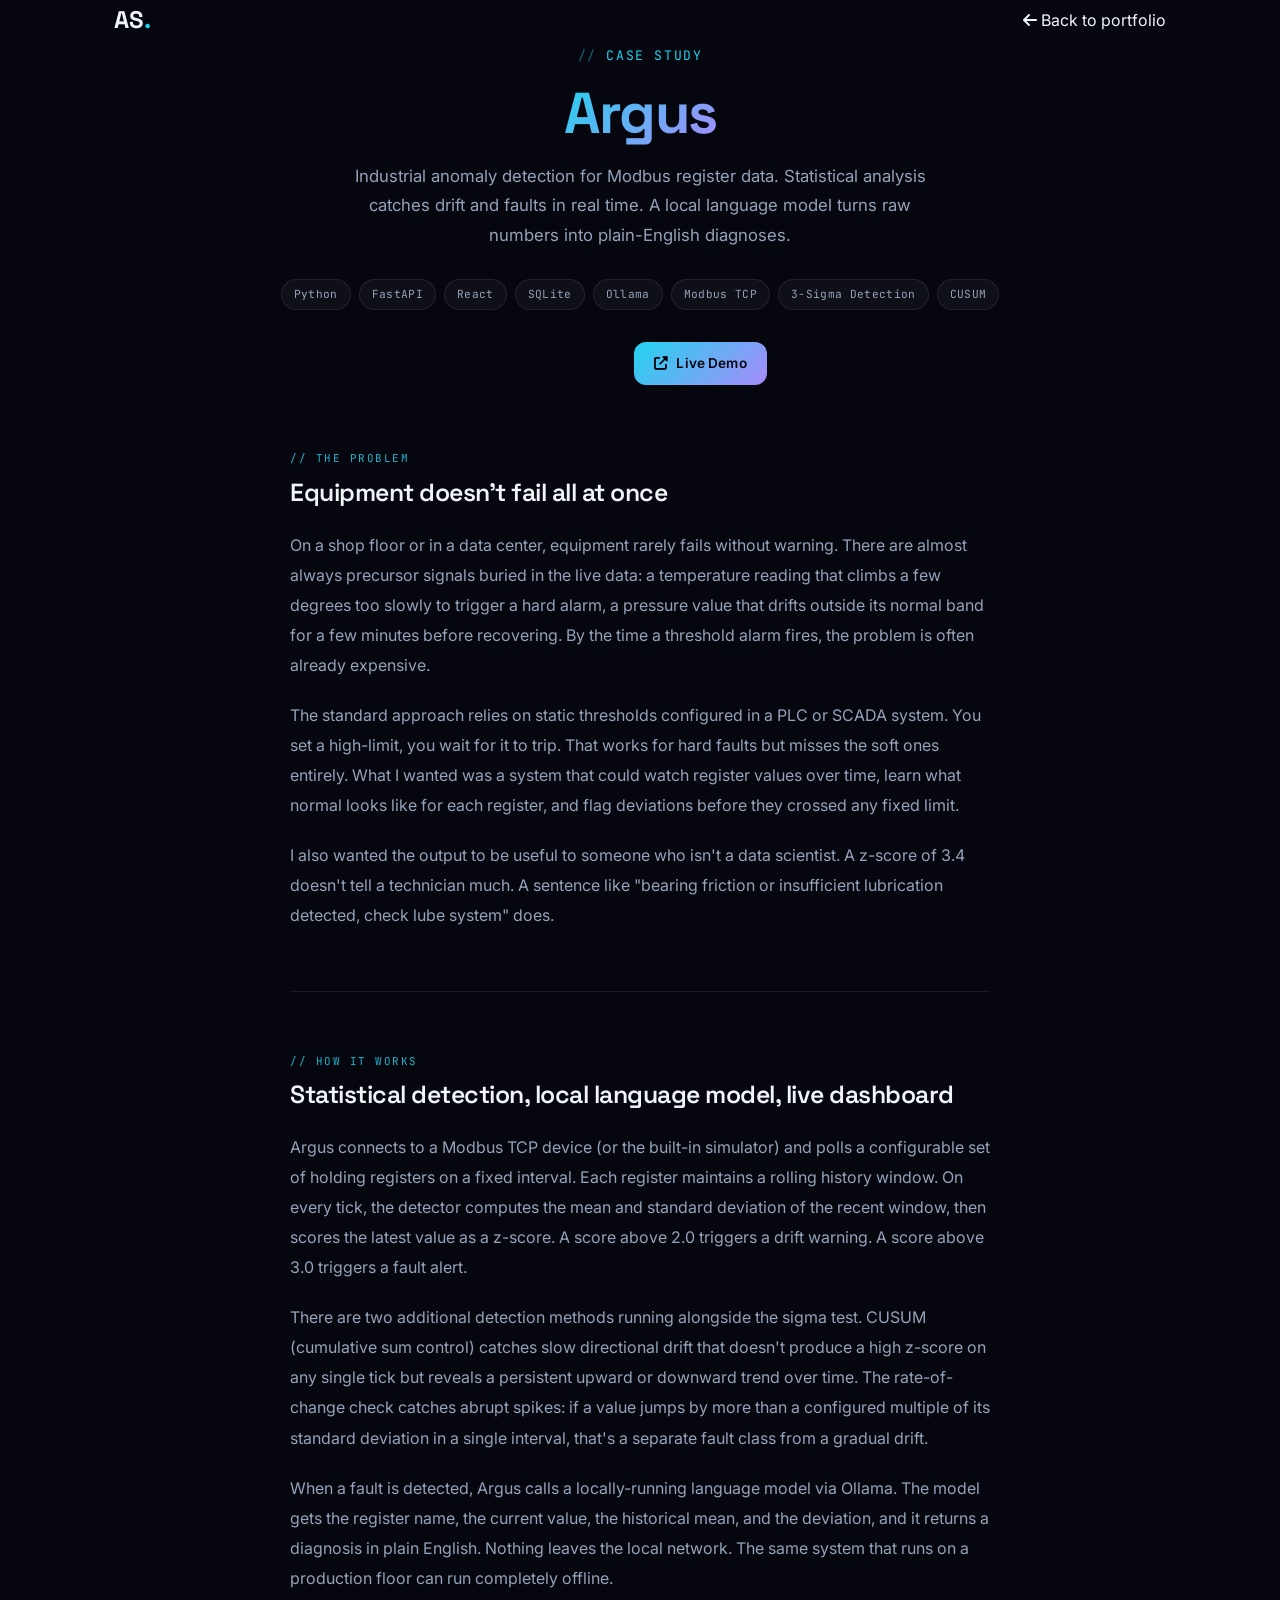
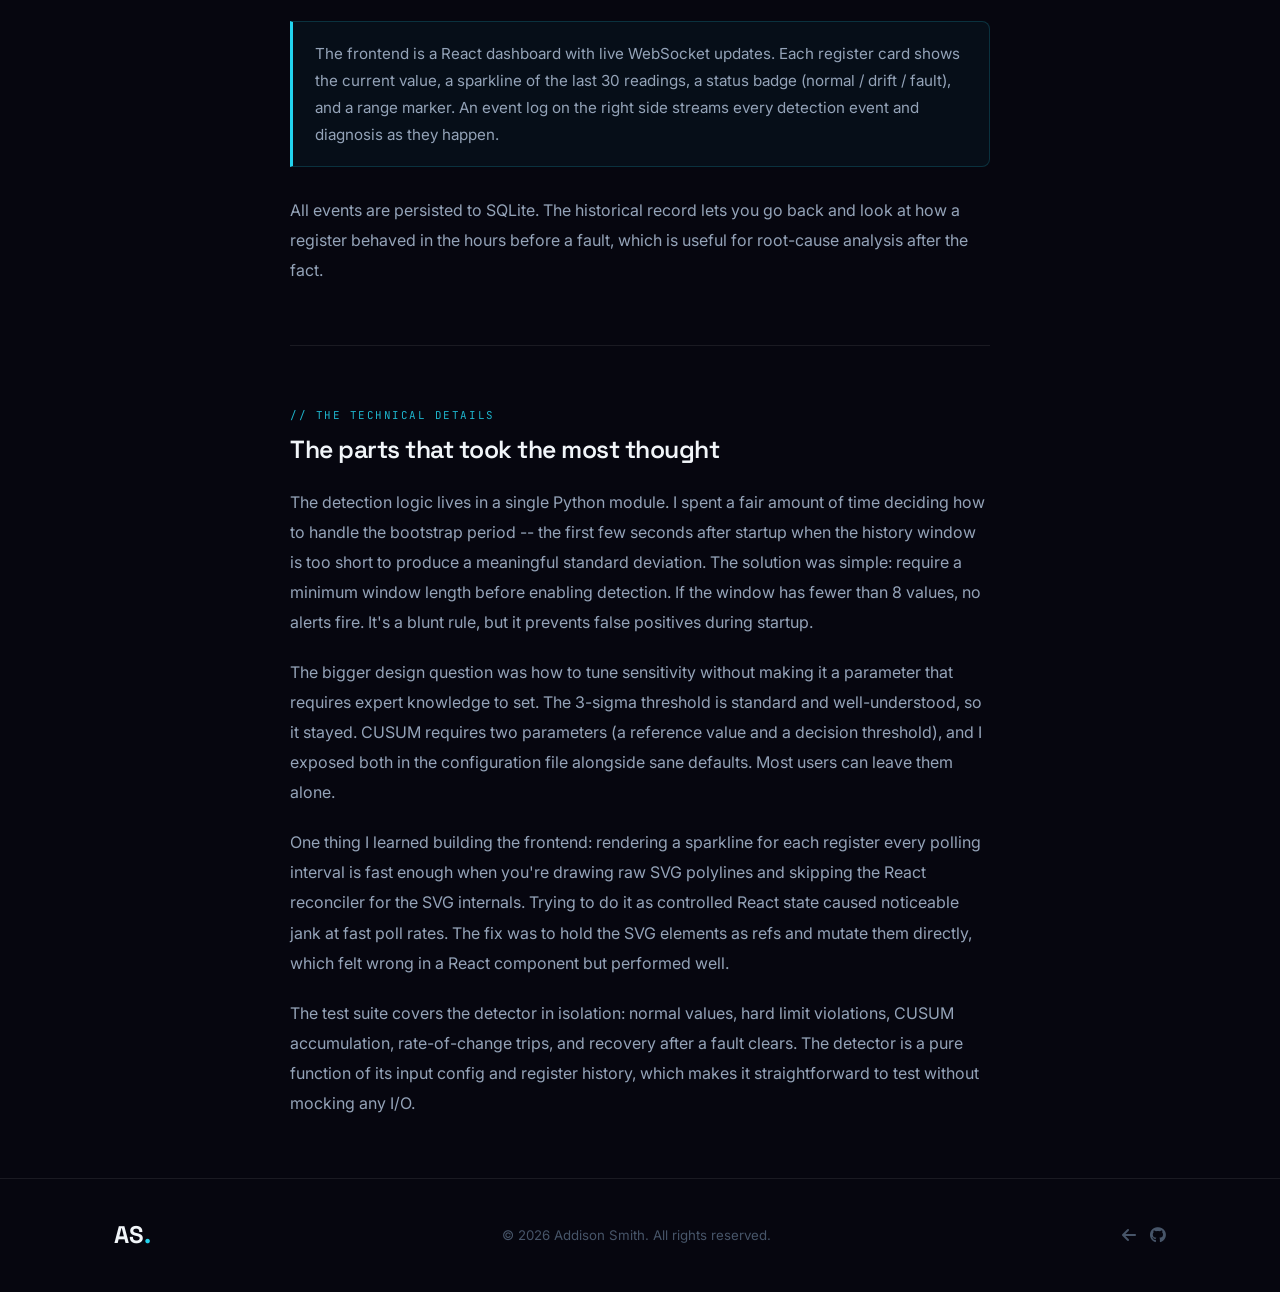
==== case-studies/argus.html @ 83992fa2 "Add case study pages for all 8 portfolio projects Creates case-studies/ directory with individual pa" ====
<!DOCTYPE html>
<html lang="en">
<head>
    <meta charset="UTF-8">
    <meta name="viewport" content="width=device-width, initial-scale=1.0">
    <meta name="description" content="Argus case study -- industrial Modbus anomaly detection with statistical analysis and local LLM diagnosis.">
    <meta name="author" content="Addison Smith">

    <title>Argus | Case Study</title>

    <link rel="preconnect" href="https://fonts.googleapis.com">
    <link rel="preconnect" href="https://fonts.gstatic.com" crossorigin>
    <link href="https://fonts.googleapis.com/css2?family=Inter:wght@300;400;500;600;700&family=Space+Grotesk:wght@400;500;600;700&family=JetBrains+Mono:wght@400;500&display=swap" rel="stylesheet">
    <link rel="stylesheet" href="https://cdnjs.cloudflare.com/ajax/libs/font-awesome/6.5.0/css/all.min.css" crossorigin="anonymous" referrerpolicy="no-referrer">

    <link rel="icon" type="image/x-icon" href="../favicon.ico">
    <link rel="icon" type="image/png" sizes="32x32" href="../favicon.png">
    <link rel="shortcut icon" href="../favicon.ico">

    <link rel="stylesheet" href="../styles.css">
    <link rel="stylesheet" href="styles.css">
</head>
<body class="demo-body">

    <a href="#cs-content" class="skip-nav">Skip to content</a>

    <header class="demo-nav" role="banner">
        <div class="nav-container">
            <a href="../index.html#home" class="nav-logo" aria-label="Back to portfolio">
                AS<span class="accent">.</span>
            </a>
            <a href="../index.html#projects" class="demo-back-link">
                <i class="fas fa-arrow-left" aria-hidden="true"></i>
                <span>Back to portfolio</span>
            </a>
        </div>
    </header>

    <main class="demo-main" id="cs-content">

        <div class="demo-bg" aria-hidden="true">
            <div class="demo-glow demo-glow-1"></div>
            <div class="demo-glow demo-glow-2"></div>
            <div class="demo-grid"></div>
        </div>

        <div class="demo-container">

            <section class="cs-hero" aria-labelledby="cs-title">
                <span class="section-label">Case Study</span>
                <h1 class="cs-title" id="cs-title">
                    <span class="gradient-text">Argus</span>
                </h1>
                <p class="cs-tagline">
                    Industrial anomaly detection for Modbus register data. Statistical analysis catches drift
                    and faults in real time. A local language model turns raw numbers into plain-English diagnoses.
                </p>
                <div class="cs-stack">
                    <span class="cs-tag">Python</span>
                    <span class="cs-tag">FastAPI</span>
                    <span class="cs-tag">React</span>
                    <span class="cs-tag">SQLite</span>
                    <span class="cs-tag">Ollama</span>
                    <span class="cs-tag">Modbus TCP</span>
                    <span class="cs-tag">3-Sigma Detection</span>
                    <span class="cs-tag">CUSUM</span>
                </div>
                <div class="cs-links">
                    <a href="https://github.com/AddisonTech/Argus" target="_blank" rel="noopener noreferrer" class="btn btn-secondary btn-sm">
                        <i class="fab fa-github"></i> GitHub
                    </a>
                    <a href="../demos/argus.html" target="_blank" rel="noopener noreferrer" class="btn btn-primary btn-sm">
                        <i class="fas fa-external-link-alt"></i> Live Demo
                    </a>
                </div>
            </section>

            <article class="cs-article">

                <section class="cs-section">
                    <span class="cs-section-eyebrow">// the problem</span>
                    <h2 class="cs-section-heading">Equipment doesn't fail all at once</h2>
                    <div class="cs-prose">
                        <p>
                            On a shop floor or in a data center, equipment rarely fails without warning. There are
                            almost always precursor signals buried in the live data: a temperature reading that
                            climbs a few degrees too slowly to trigger a hard alarm, a pressure value that drifts
                            outside its normal band for a few minutes before recovering. By the time a threshold
                            alarm fires, the problem is often already expensive.
                        </p>
                        <p>
                            The standard approach relies on static thresholds configured in a PLC or SCADA system.
                            You set a high-limit, you wait for it to trip. That works for hard faults but misses
                            the soft ones entirely. What I wanted was a system that could watch register values over
                            time, learn what normal looks like for each register, and flag deviations before they
                            crossed any fixed limit.
                        </p>
                        <p>
                            I also wanted the output to be useful to someone who isn't a data scientist. A z-score
                            of 3.4 doesn't tell a technician much. A sentence like "bearing friction or insufficient
                            lubrication detected, check lube system" does.
                        </p>
                    </div>
                </section>

                <hr class="cs-divider">

                <section class="cs-section">
                    <span class="cs-section-eyebrow">// how it works</span>
                    <h2 class="cs-section-heading">Statistical detection, local language model, live dashboard</h2>
                    <div class="cs-prose">
                        <p>
                            Argus connects to a Modbus TCP device (or the built-in simulator) and polls a
                            configurable set of holding registers on a fixed interval. Each register maintains a
                            rolling history window. On every tick, the detector computes the mean and standard
                            deviation of the recent window, then scores the latest value as a z-score. A score
                            above 2.0 triggers a drift warning. A score above 3.0 triggers a fault alert.
                        </p>
                        <p>
                            There are two additional detection methods running alongside the sigma test. CUSUM
                            (cumulative sum control) catches slow directional drift that doesn't produce a high
                            z-score on any single tick but reveals a persistent upward or downward trend over time.
                            The rate-of-change check catches abrupt spikes: if a value jumps by more than a
                            configured multiple of its standard deviation in a single interval, that's a separate
                            fault class from a gradual drift.
                        </p>
                        <p>
                            When a fault is detected, Argus calls a locally-running language model via Ollama.
                            The model gets the register name, the current value, the historical mean, and the
                            deviation, and it returns a diagnosis in plain English. Nothing leaves the local
                            network. The same system that runs on a production floor can run completely offline.
                        </p>
                        <div class="cs-callout">
                            The frontend is a React dashboard with live WebSocket updates. Each register card
                            shows the current value, a sparkline of the last 30 readings, a status badge
                            (normal / drift / fault), and a range marker. An event log on the right side streams
                            every detection event and diagnosis as they happen.
                        </div>
                        <p>
                            All events are persisted to SQLite. The historical record lets you go back and look at
                            how a register behaved in the hours before a fault, which is useful for root-cause
                            analysis after the fact.
                        </p>
                    </div>
                </section>

                <hr class="cs-divider">

                <section class="cs-section">
                    <span class="cs-section-eyebrow">// the technical details</span>
                    <h2 class="cs-section-heading">The parts that took the most thought</h2>
                    <div class="cs-prose">
                        <p>
                            The detection logic lives in a single Python module. I spent a fair amount of time
                            deciding how to handle the bootstrap period -- the first few seconds after startup when
                            the history window is too short to produce a meaningful standard deviation. The solution
                            was simple: require a minimum window length before enabling detection. If the window
                            has fewer than 8 values, no alerts fire. It's a blunt rule, but it prevents false
                            positives during startup.
                        </p>
                        <p>
                            The bigger design question was how to tune sensitivity without making it a parameter
                            that requires expert knowledge to set. The 3-sigma threshold is standard and
                            well-understood, so it stayed. CUSUM requires two parameters (a reference value and
                            a decision threshold), and I exposed both in the configuration file alongside sane
                            defaults. Most users can leave them alone.
                        </p>
                        <p>
                            One thing I learned building the frontend: rendering a sparkline for each register
                            every polling interval is fast enough when you're drawing raw SVG polylines and
                            skipping the React reconciler for the SVG internals. Trying to do it as controlled
                            React state caused noticeable jank at fast poll rates. The fix was to hold the SVG
                            elements as refs and mutate them directly, which felt wrong in a React component but
                            performed well.
                        </p>
                        <p>
                            The test suite covers the detector in isolation: normal values, hard limit violations,
                            CUSUM accumulation, rate-of-change trips, and recovery after a fault clears. The
                            detector is a pure function of its input config and register history, which makes it
                            straightforward to test without mocking any I/O.
                        </p>
                    </div>
                </section>

            </article>

        </div>
    </main>

    <footer class="footer">
        <div class="container">
            <div class="footer-inner">
                <a href="../index.html#home" class="nav-logo">AS<span class="accent">.</span></a>
                <p class="footer-copy">&copy; 2026 Addison Smith. All rights reserved.</p>
                <div class="footer-socials">
                    <a href="../index.html#projects" aria-label="Back to portfolio"><i class="fas fa-arrow-left"></i></a>
                    <a href="https://github.com/AddisonTech/Argus" target="_blank" rel="noopener noreferrer" aria-label="Argus on GitHub"><i class="fab fa-github"></i></a>
                </div>
            </div>
        </div>
    </footer>

</body>
</html>
---- styles.css ----
/* ============================================================
   CSS Custom Properties
   ============================================================ */
:root {
    --bg-0:        #06060f;
    --bg-1:        #0c0c1a;
    --bg-2:        #111122;
    --bg-card:     rgba(255, 255, 255, 0.04);
    --bg-card-h:   rgba(255, 255, 255, 0.07);

    --cyan:        #22d3ee;
    --violet:      #a78bfa;
    --gradient:    linear-gradient(135deg, #22d3ee 0%, #a78bfa 100%);
    --gradient-s:  linear-gradient(135deg, rgba(34,211,238,.12) 0%, rgba(167,139,250,.12) 100%);

    --text-0:      #f1f5f9;
    --text-1:      #94a3b8;
    --text-2:      #475569;

    --border:      rgba(255, 255, 255, 0.08);
    --border-a:    rgba(34, 211, 238, 0.25);

    --ff-sans:     'Inter', -apple-system, BlinkMacSystemFont, sans-serif;
    --ff-display:  'Space Grotesk', 'Inter', sans-serif;
    --ff-mono:     'JetBrains Mono', 'Fira Code', monospace;

    --r-sm:  8px;
    --r-md:  12px;
    --r-lg:  16px;
    --r-xl:  24px;

    --ease:  cubic-bezier(0.4, 0, 0.2, 1);
    --t:     0.3s cubic-bezier(0.4, 0, 0.2, 1);
    --t-lg:  0.6s cubic-bezier(0.4, 0, 0.2, 1);
}

/* ============================================================
   Reset & Base
   ============================================================ */
*, *::before, *::after {
    box-sizing: border-box;
    margin: 0;
    padding: 0;
}

html {
    scroll-behavior: smooth;
}

body {
    font-family: var(--ff-sans);
    background-color: var(--bg-0);
    color: var(--text-0);
    line-height: 1.7;
    overflow-x: hidden;
    -webkit-font-smoothing: antialiased;
    -moz-osx-font-smoothing: grayscale;
}

a {
    color: inherit;
    text-decoration: none;
}

button {
    cursor: pointer;
    font-family: inherit;
    border: none;
    background: none;
}

h1, h2, h3, h4 {
    font-family: var(--ff-display);
    font-weight: 700;
    line-height: 1.15;
}

/* ============================================================
   Gradient Text Utility
   ============================================================ */
.gradient-text {
    background: var(--gradient);
    -webkit-background-clip: text;
    -webkit-text-fill-color: transparent;
    background-clip: text;
}

/* ============================================================
   Layout
   ============================================================ */
.container {
    width: 100%;
    max-width: 1100px;
    margin: 0 auto;
    padding: 0 24px;
}

.section {
    padding: 110px 0;
}

.section-alt {
    background-color: var(--bg-1);
}

.section,
.section-alt {
    border-top: 1px solid rgba(34, 211, 238, 0.06);
}

.section-header {
    text-align: center;
    margin-bottom: 64px;
}

.section-label {
    display: inline-block;
    font-family: var(--ff-mono);
    font-size: 0.82rem;
    color: var(--cyan);
    letter-spacing: 0.12em;
    text-transform: uppercase;
    margin-bottom: 14px;
}

.section-label::before {
    content: '// ';
    opacity: 0.45;
}

.section-title {
    font-size: clamp(2rem, 4vw, 2.8rem);
    letter-spacing: -0.02em;
}

.section-header::before {
    content: '';
    display: block;
    width: 40px;
    height: 2px;
    background: linear-gradient(90deg, var(--cyan), var(--violet));
    margin-bottom: 16px;
    border-radius: 2px;
}

/* ============================================================
   Buttons
   ============================================================ */
.btn {
    display: inline-flex;
    align-items: center;
    gap: 8px;
    padding: 13px 28px;
    border-radius: var(--r-md);
    font-size: 0.93rem;
    font-weight: 600;
    font-family: var(--ff-sans);
    letter-spacing: 0.01em;
    transition: var(--t);
    white-space: nowrap;
    cursor: pointer;
}

.btn-primary {
    background: var(--gradient);
    color: #05050d;
    border: none;
}

.btn-primary:hover {
    transform: translateY(-2px);
    box-shadow: 0 8px 28px rgba(34, 211, 238, 0.28);
    filter: brightness(1.07);
}

.btn-secondary {
    background: transparent;
    color: var(--text-0);
    border: 1px solid var(--border);
    backdrop-filter: blur(8px);
}

.btn-secondary:hover {
    border-color: var(--cyan);
    color: var(--cyan);
    transform: translateY(-2px);
}

.btn-sm {
    padding: 9px 20px;
    font-size: 0.85rem;
}

.btn-full {
    width: 100%;
    justify-content: center;
}

/* ============================================================
   Tags
   ============================================================ */
.tag {
    display: inline-flex;
    align-items: center;
    padding: 4px 13px;
    border-radius: 100px;
    font-size: 0.76rem;
    font-weight: 500;
    font-family: var(--ff-mono);
    background: rgba(255, 255, 255, 0.06);
    border: 1px solid var(--border);
    color: var(--text-1);
    white-space: nowrap;
}

.tag-accent {
    background: rgba(34, 211, 238, 0.10);
    border-color: rgba(34, 211, 238, 0.28);
    color: var(--cyan);
}

.tag-purple {
    background: rgba(167, 139, 250, 0.10);
    border-color: rgba(167, 139, 250, 0.28);
    color: var(--violet);
}

/* ============================================================
   Navbar
   ============================================================ */
.navbar {
    position: fixed;
    top: 0;
    left: 0;
    right: 0;
    z-index: 1000;
    padding: 22px 0;
    transition: padding var(--t), background var(--t), border-color var(--t), backdrop-filter var(--t);
}

.navbar.scrolled {
    padding: 13px 0;
    background: rgba(6, 6, 15, 0.82);
    backdrop-filter: blur(22px);
    -webkit-backdrop-filter: blur(22px);
    border-bottom: 1px solid var(--border);
}

.nav-container {
    max-width: 1100px;
    margin: 0 auto;
    padding: 0 24px;
    display: flex;
    align-items: center;
    justify-content: space-between;
}

.nav-logo {
    font-family: var(--ff-display);
    font-size: 1.5rem;
    font-weight: 700;
    color: var(--text-0);
    transition: color var(--t);
}

.nav-logo:hover { color: var(--cyan); }

.accent { color: var(--cyan); }

.nav-links {
    list-style: none;
    display: flex;
    align-items: center;
    gap: 4px;
}

.nav-links a {
    font-size: 0.88rem;
    font-weight: 500;
    color: var(--text-1);
    padding: 7px 15px;
    border-radius: var(--r-sm);
    transition: var(--t);
}

.nav-links a:hover,
.nav-links a.active {
    color: var(--text-0);
    background: rgba(255, 255, 255, 0.07);
}

.nav-toggle {
    display: none;
    flex-direction: column;
    gap: 5px;
    padding: 5px;
    z-index: 1100;
}

.nav-toggle span {
    display: block;
    width: 24px;
    height: 2px;
    background: var(--text-0);
    border-radius: 2px;
    transition: var(--t);
}

/* ============================================================
   Hero
   ============================================================ */
.hero {
    position: relative;
    min-height: 100vh;
    display: flex;
    align-items: center;
    justify-content: center;
    overflow: hidden;
    padding: 100px 24px 80px;
}

.hero-bg {
    position: absolute;
    inset: 0;
    pointer-events: none;
}

.hero-grid {
    position: absolute;
    inset: 0;
    background-image:
        linear-gradient(rgba(34, 211, 238, 0.045) 1px, transparent 1px),
        linear-gradient(90deg, rgba(34, 211, 238, 0.045) 1px, transparent 1px);
    background-size: 64px 64px;
    mask-image: radial-gradient(ellipse 80% 80% at 50% 50%, rgba(0,0,0,.9) 0%, transparent 100%);
    -webkit-mask-image: radial-gradient(ellipse 80% 80% at 50% 50%, rgba(0,0,0,.9) 0%, transparent 100%);
}

.hero-glow {
    position: absolute;
    border-radius: 50%;
    filter: blur(90px);
    opacity: 0.13;
    pointer-events: none;
}

.hero-glow-1 {
    width: 640px;
    height: 640px;
    background: radial-gradient(circle, var(--cyan), transparent 70%);
    top: -240px;
    right: -80px;
    animation: floatOrb 9s ease-in-out infinite;
}

.hero-glow-2 {
    width: 520px;
    height: 520px;
    background: radial-gradient(circle, var(--violet), transparent 70%);
    bottom: -200px;
    left: -80px;
    animation: floatOrb 12s ease-in-out infinite reverse;
}

@keyframes floatOrb {
    0%, 100% { transform: translate(0, 0); }
    50%       { transform: translate(28px, -28px); }
}

.hero-content {
    position: relative;
    z-index: 1;
    text-align: center;
    max-width: 820px;
    margin: 0 auto;
}

.hero-badge {
    display: inline-flex;
    align-items: center;
    gap: 9px;
    padding: 6px 18px;
    border-radius: 100px;
    border: 1px solid rgba(34, 211, 238, 0.3);
    background: rgba(34, 211, 238, 0.07);
    font-size: 0.8rem;
    font-weight: 500;
    font-family: var(--ff-mono);
    color: var(--cyan);
    margin-bottom: 28px;
    letter-spacing: 0.03em;
}

.badge-dot {
    width: 7px;
    height: 7px;
    border-radius: 50%;
    background: var(--cyan);
    animation: pulseDot 2.2s ease-in-out infinite;
    flex-shrink: 0;
}

@keyframes pulseDot {
    0%, 100% { opacity: 1;   transform: scale(1); }
    50%       { opacity: 0.4; transform: scale(0.75); }
}

.hero-name {
    font-size: clamp(3.2rem, 9vw, 6.5rem);
    font-weight: 700;
    line-height: 1.02;
    letter-spacing: -0.04em;
    margin-bottom: 20px;
}

.hero-title {
    font-family: var(--ff-mono);
    font-size: clamp(1rem, 2.5vw, 1.18rem);
    color: var(--text-1);
    margin-bottom: 26px;
    min-height: 1.8em;
    display: flex;
    align-items: center;
    justify-content: center;
    gap: 2px;
}

.cursor {
    display: inline-block;
    width: 2px;
    height: 1.15em;
    background: var(--cyan);
    border-radius: 1px;
    vertical-align: middle;
    animation: blinkCursor 0.85s step-end infinite;
    flex-shrink: 0;
}

@keyframes blinkCursor {
    0%, 100% { opacity: 1; }
    50%       { opacity: 0; }
}

.hero-bio {
    font-size: 1.05rem;
    color: var(--text-1);
    line-height: 1.82;
    margin-bottom: 44px;
    max-width: 640px;
    margin-left: auto;
    margin-right: auto;
}

.hero-cta {
    display: flex;
    gap: 16px;
    justify-content: center;
    flex-wrap: wrap;
    margin-bottom: 52px;
}

.hero-socials {
    display: flex;
    gap: 14px;
    justify-content: center;
}

.hero-socials a {
    display: flex;
    align-items: center;
    justify-content: center;
    width: 46px;
    height: 46px;
    border-radius: var(--r-md);
    border: 1px solid var(--border);
    color: var(--text-1);
    font-size: 1.1rem;
    transition: var(--t);
    backdrop-filter: blur(8px);
}

.hero-socials a:hover {
    border-color: var(--cyan);
    color: var(--cyan);
    transform: translateY(-3px);
    background: rgba(34, 211, 238, 0.06);
}

.scroll-indicator {
    position: absolute;
    bottom: 36px;
    left: 50%;
    transform: translateX(-50%);
    display: flex;
    flex-direction: column;
    align-items: center;
    gap: 8px;
    color: var(--text-1);
    font-size: 0.72rem;
    font-family: var(--ff-mono);
    letter-spacing: 0.12em;
    text-transform: uppercase;
    animation: fadeInScrollHint 1s ease 1.8s both;
}

.scroll-line {
    width: 1px;
    height: 38px;
    background: var(--border);
    position: relative;
    overflow: hidden;
}

.scroll-line::after {
    content: '';
    position: absolute;
    top: -100%;
    left: 0;
    width: 100%;
    height: 100%;
    background: linear-gradient(to bottom, transparent, var(--cyan));
    animation: scrollSlide 2s ease-in-out infinite;
}

@keyframes scrollSlide {
    0%   { top: -100%; opacity: 0; }
    30%  { opacity: 1; }
    100% { top: 100%;  opacity: 0; }
}

@keyframes fadeInScrollHint {
    from { opacity: 0; transform: translate(-50%, 14px); }
    to   { opacity: 1; transform: translate(-50%, 0); }
}

@keyframes scrollBounce {
    0%, 100% { transform: translateY(0); }
    50%       { transform: translateY(-5px); }
}

.scroll-indicator span {
    animation: scrollBounce 2.2s ease-in-out 2.8s infinite;
}

/* ============================================================
   About
   ============================================================ */
.about-grid {
    display: grid;
    grid-template-columns: 200px 1fr 1fr;
    gap: 52px;
    align-items: start;
}

.about-photo {
    display: flex;
    justify-content: center;
    padding-top: 6px;
}

.profile-photo {
    width: 180px;
    height: 180px;
    border-radius: 50%;
    object-fit: cover;
    border: 3px solid rgba(34, 211, 238, 0.35);
    box-shadow:
        0 0 0 7px rgba(34, 211, 238, 0.07),
        0 16px 48px rgba(0, 0, 0, 0.45);
    transition: var(--t);
}

.profile-photo:hover {
    border-color: rgba(34, 211, 238, 0.65);
    box-shadow:
        0 0 0 10px rgba(34, 211, 238, 0.09),
        0 20px 60px rgba(0, 0, 0, 0.55);
    transform: scale(1.02);
}

.about-text p {
    color: var(--text-1);
    font-size: 1.02rem;
    margin-bottom: 18px;
}

.about-text p:last-child { margin-bottom: 0; }

.about-text strong {
    color: var(--text-0);
    font-weight: 600;
}

.about-skills h3 {
    font-size: 1rem;
    font-weight: 600;
    color: var(--text-0);
    margin-bottom: 24px;
    font-family: var(--ff-display);
}

.skills-grid {
    display: flex;
    flex-direction: column;
    gap: 22px;
}

.skill-category {
    display: flex;
    flex-direction: column;
    gap: 9px;
}

.skill-cat-label {
    font-family: var(--ff-mono);
    font-size: 0.72rem;
    color: var(--text-2);
    text-transform: uppercase;
    letter-spacing: 0.12em;
}

.skill-tags {
    display: flex;
    flex-wrap: wrap;
    gap: 8px;
}

/* ============================================================
   Certifications
   ============================================================ */
.certs-grid {
    display: grid;
    grid-template-columns: repeat(2, 1fr);
    gap: 18px;
}

.cert-card {
    background: var(--bg-card);
    border: 1px solid var(--border);
    border-radius: var(--r-lg);
    padding: 22px 24px;
    backdrop-filter: blur(12px);
    -webkit-backdrop-filter: blur(12px);
    transition: var(--t);
    display: flex;
    align-items: flex-start;
    gap: 16px;
}

.cert-card:hover {
    border-color: var(--border-a);
    transform: translateY(-4px);
    background: var(--bg-card-h);
    box-shadow: 0 12px 40px rgba(0, 0, 0, 0.38), 0 0 0 1px rgba(34, 211, 238, 0.07);
}

.cert-featured {
    grid-column: 1 / -1;
    background: linear-gradient(135deg,
        rgba(34, 211, 238, 0.06) 0%,
        rgba(167, 139, 250, 0.06) 100%);
    border-color: rgba(34, 211, 238, 0.18);
    position: relative;
    overflow: hidden;
}

.cert-featured::before {
    content: '';
    position: absolute;
    top: 0;
    left: 0;
    right: 0;
    height: 1px;
    background: var(--gradient);
}

.cert-icon {
    width: 44px;
    height: 44px;
    border-radius: var(--r-sm);
    display: flex;
    align-items: center;
    justify-content: center;
    flex-shrink: 0;
    font-size: 1.15rem;
}

.cert-icon-cyan {
    background: rgba(34, 211, 238, 0.11);
    color: var(--cyan);
    border: 1px solid rgba(34, 211, 238, 0.22);
}

.cert-icon-purple {
    background: rgba(167, 139, 250, 0.11);
    color: var(--violet);
    border: 1px solid rgba(167, 139, 250, 0.22);
}

.cert-icon-accent {
    background: rgba(34, 211, 238, 0.11);
    color: var(--cyan);
    border: 1px solid rgba(34, 211, 238, 0.22);
}

.cert-body {
    flex: 1;
    min-width: 0;
}

.cert-top-row {
    display: flex;
    align-items: center;
    justify-content: space-between;
    margin-bottom: 8px;
}

.cert-badge {
    font-family: var(--ff-mono);
    font-size: 0.72rem;
    color: var(--cyan);
    text-transform: uppercase;
    letter-spacing: 0.12em;
}

.cert-name {
    font-family: var(--ff-display);
    font-size: 1rem;
    font-weight: 600;
    color: var(--text-0);
    margin-bottom: 4px;
    line-height: 1.35;
}

.cert-featured .cert-name {
    font-size: 1.15rem;
}

.cert-issuer {
    font-size: 0.84rem;
    color: var(--cyan);
    font-weight: 500;
    margin-bottom: 12px;
}

.cert-featured .cert-issuer {
    color: var(--text-1);
}

.cert-date {
    font-family: var(--ff-mono);
    font-size: 0.72rem;
    color: var(--text-2);
    border: 1px solid var(--border);
    padding: 3px 11px;
    border-radius: 100px;
    white-space: nowrap;
}

.cert-tags {
    display: flex;
    flex-wrap: wrap;
    gap: 7px;
}

/* Cert row - issuer + date side by side */
.cert-row {
    display: flex;
    align-items: center;
    justify-content: space-between;
    gap: 8px;
    margin-bottom: 10px;
}

.cert-row .cert-issuer {
    margin-bottom: 0;
}

/* Description text on Mordor-style recognition cards */
.cert-desc {
    font-size: 0.80rem;
    color: var(--text-1);
    line-height: 1.68;
    margin-bottom: 10px;
}

/* Verify credential link */
.cert-verify {
    display: inline-flex;
    align-items: center;
    gap: 5px;
    font-family: var(--ff-mono);
    font-size: 0.68rem;
    color: var(--text-2);
    border: 1px solid var(--border);
    padding: 3px 11px;
    border-radius: 100px;
    margin-top: 11px;
    transition: var(--t);
    text-decoration: none;
}

.cert-verify:hover {
    color: var(--cyan);
    border-color: var(--border-a);
}

/* GPA badge on education cards */
.gpa-badge {
    display: inline-flex;
    align-items: center;
    gap: 5px;
    font-family: var(--ff-mono);
    font-size: 0.71rem;
    font-weight: 600;
    color: var(--cyan);
    background: rgba(34, 211, 238, 0.09);
    border: 1px solid rgba(34, 211, 238, 0.28);
    padding: 3px 11px;
    border-radius: 100px;
    margin-bottom: 12px;
    margin-top: 4px;
}

.gpa-badge i {
    font-size: 0.60rem;
}

/* Focus-area sub-headings inside timeline bullet lists */
.bullet-section {
    font-family: var(--ff-mono);
    font-size: 0.68rem;
    color: var(--cyan);
    text-transform: uppercase;
    letter-spacing: 0.12em;
    margin-top: 12px;
    margin-bottom: 4px;
    opacity: 0.80;
}

.bullet-section:first-of-type {
    margin-top: 6px;
}

/* Relevant coursework line on education cards */
.timeline-coursework {
    font-size: 0.80rem;
    color: var(--text-2);
    line-height: 1.7;
    margin-top: 6px;
}

.timeline-coursework strong {
    color: var(--text-1);
    font-weight: 500;
}

/* Grouped coursework layout */
.coursework-groups { margin-top: 14px; display: flex; flex-direction: column; gap: 10px; }
.coursework-group { display: flex; flex-direction: column; gap: 6px; }
.coursework-group-label {
    font-family: var(--ff-mono); font-size: 0.66rem; letter-spacing: 0.1em;
    text-transform: uppercase; color: var(--cyan); opacity: 0.75;
}
.coursework-chips { display: flex; flex-wrap: wrap; gap: 6px; }
.tag-inprogress {
    background: rgba(34,211,238,0.07);
    border-color: rgba(34,211,238,0.4);
    color: var(--cyan);
    font-style: italic;
}
.tag-inprogress::before {
    content: '';
    display: inline-block;
    width: 5px; height: 5px;
    border-radius: 50%;
    background: var(--cyan);
    margin-right: 6px;
    flex-shrink: 0;
    animation: pulseDotSmall 2s ease-in-out infinite;
}
@keyframes pulseDotSmall {
    0%, 100% { box-shadow: 0 0 0 0 rgba(34,211,238,0); }
    50%       { box-shadow: 0 0 0 4px rgba(34,211,238,0.18); }
}

/* Degree track subtitle */
.timeline-track {
    font-size: 0.78rem; color: var(--text-2); margin-top: 2px;
    font-family: var(--ff-mono); letter-spacing: 0.02em;
}

/* ============================================================
   Projects
   ============================================================ */
.projects-grid {
    display: grid;
    grid-template-columns: repeat(2, 1fr);
    gap: 20px;
}

.project-card {
    background: var(--bg-card);
    border: 1px solid var(--border);
    border-radius: var(--r-lg);
    backdrop-filter: blur(12px);
    -webkit-backdrop-filter: blur(12px);
    transition: var(--t);
}

.project-card:hover {
    border-color: var(--border-a);
    transform: translateY(-5px);
    background: var(--bg-card-h);
    box-shadow: 0 16px 48px rgba(0, 0, 0, 0.45), 0 0 0 1px rgba(34, 211, 238, 0.08);
}

.project-featured {
    grid-column: 1 / -1;
    background: linear-gradient(135deg,
        rgba(34, 211, 238, 0.06) 0%,
        rgba(167, 139, 250, 0.06) 100%);
    border-color: rgba(34, 211, 238, 0.16);
    position: relative;
    overflow: hidden;
}

.project-featured::before {
    content: '';
    position: absolute;
    top: 0;
    left: 0;
    right: 0;
    height: 1px;
    background: var(--gradient);
}

.project-card-inner {
    padding: 28px;
}

.project-meta {
    display: flex;
    align-items: center;
    justify-content: space-between;
    margin-bottom: 14px;
}

.project-label {
    font-family: var(--ff-mono);
    font-size: 0.73rem;
    color: var(--cyan);
    text-transform: uppercase;
    letter-spacing: 0.12em;
}

.project-icon {
    font-size: 1.4rem;
    color: var(--violet);
}

.project-links {
    display: flex;
    gap: 12px;
}

.project-links a {
    color: var(--text-2);
    font-size: 1.15rem;
    transition: var(--t);
}

.project-links a:hover { color: var(--cyan); }

.project-links .project-demo-btn {
    color: #05050d;
    font-size: 0.82rem;
    align-self: center;
}

.project-links .project-demo-btn:hover {
    color: #05050d;
    transform: translateY(-2px);
    box-shadow: 0 6px 20px rgba(34, 211, 238, 0.28);
    filter: brightness(1.07);
}

.project-title {
    font-size: 1.2rem;
    color: var(--text-0);
    margin-bottom: 10px;
}

.project-featured .project-title {
    font-size: 1.5rem;
}

.project-desc {
    font-size: 0.9rem;
    color: var(--text-1);
    line-height: 1.75;
    margin-bottom: 18px;
}

.project-tags {
    display: flex;
    flex-wrap: wrap;
    gap: 8px;
}

.project-repos {
    display: flex;
    align-items: center;
    flex-wrap: wrap;
    gap: 6px;
    margin-top: 14px;
    padding-top: 14px;
    border-top: 1px solid var(--border);
}

.project-repos-label {
    font-family: var(--ff-mono);
    font-size: 0.66rem;
    letter-spacing: 0.1em;
    text-transform: uppercase;
    color: var(--text-3);
    opacity: 0.7;
    margin-right: 4px;
    white-space: nowrap;
}

.project-repo-link {
    display: inline-flex;
    align-items: center;
    gap: 5px;
    font-family: var(--ff-mono);
    font-size: 0.75rem;
    color: var(--text-2);
    padding: 3px 10px;
    border-radius: 100px;
    border: 1px solid var(--border);
    transition: var(--t);
    white-space: nowrap;
    text-decoration: none;
}

.project-repo-link:hover {
    color: var(--cyan);
    border-color: rgba(34, 211, 238, 0.3);
    background: rgba(34, 211, 238, 0.05);
}

.projects-cta {
    text-align: center;
    margin-top: 52px;
}

/* ============================================================
   Dual Timeline Layout
   ============================================================ */
.dual-timeline {
    display: grid;
    grid-template-columns: 1fr 1fr;
    gap: 48px;
    align-items: start;
}

.dual-timeline-heading {
    font-family: var(--ff-display);
    font-size: 1rem;
    font-weight: 600;
    color: var(--text-0);
    margin-bottom: 28px;
    display: flex;
    align-items: center;
    gap: 10px;
}

.dual-timeline-heading i {
    color: var(--cyan);
}

.timeline-bullets {
    list-style: none;
    padding: 0;
    margin: 0;
    display: flex;
    flex-direction: column;
    gap: 6px;
}

.timeline-bullets li {
    font-size: 0.88rem;
    color: var(--text-1);
    line-height: 1.65;
    padding-left: 16px;
    position: relative;
}

.timeline-bullets li::before {
    content: '-';
    position: absolute;
    left: 0;
    color: var(--cyan);
    opacity: 0.55;
    font-size: 0.75rem;
    top: 1px;
}

/* ============================================================
   Timeline
   ============================================================ */
.timeline {
    position: relative;
    padding-left: 36px;
}

.timeline::before {
    content: '';
    position: absolute;
    left: 12px;
    top: 16px;
    bottom: 16px;
    width: 1px;
    background: linear-gradient(to bottom, var(--cyan), var(--violet) 60%, transparent);
}

.timeline-item {
    position: relative;
    padding-bottom: 40px;
}

.timeline-item:last-child { padding-bottom: 0; }

.timeline-marker {
    position: absolute;
    left: -36px;
    top: 22px;
    width: 13px;
    height: 13px;
    border-radius: 50%;
    background: var(--cyan);
    border: 3px solid var(--bg-0);
    box-shadow: 0 0 14px rgba(34, 211, 238, 0.55);
    z-index: 1;
}

.timeline-card {
    background: var(--bg-card);
    border: 1px solid var(--border);
    border-radius: var(--r-lg);
    padding: 28px 30px;
    transition: var(--t);
}

.timeline-card:hover {
    border-color: var(--border-a);
    background: var(--bg-card-h);
}

.timeline-header {
    display: flex;
    justify-content: space-between;
    align-items: flex-start;
    gap: 16px;
    margin-bottom: 12px;
}

.timeline-header h3 {
    font-size: 1.08rem;
    color: var(--text-0);
}

.timeline-org {
    font-size: 0.88rem;
    color: var(--cyan);
    font-weight: 500;
    margin-top: 5px;
}

.timeline-date {
    font-family: var(--ff-mono);
    font-size: 0.76rem;
    color: var(--text-2);
    border: 1px solid var(--border);
    padding: 4px 13px;
    border-radius: 100px;
    white-space: nowrap;
    flex-shrink: 0;
}

.timeline-card > p {
    color: var(--text-1);
    font-size: 0.92rem;
    line-height: 1.75;
    margin-bottom: 18px;
}

/* ============================================================
   Blog
   ============================================================ */
.blog-card {
    max-width: 720px;
    margin: 0 auto;
}

.blog-card-inner {
    display: flex;
    align-items: center;
    gap: 32px;
    background: var(--bg-card);
    border: 1px solid var(--border);
    border-radius: var(--r-xl);
    padding: 40px;
    backdrop-filter: blur(12px);
    -webkit-backdrop-filter: blur(12px);
    transition: var(--t);
    position: relative;
    overflow: hidden;
    cursor: pointer;
}

.blog-card-inner::after {
    content: '';
    position: absolute;
    inset: 0;
    background: var(--gradient-s);
    opacity: 0;
    transition: var(--t);
    pointer-events: none;
}

.blog-card-inner:hover {
    border-color: var(--border-a);
    transform: translateY(-5px);
    box-shadow: 0 16px 48px rgba(0, 0, 0, 0.4);
}

.blog-card-inner:hover::after { opacity: 1; }

.blog-icon {
    position: relative;
    z-index: 1;
    flex-shrink: 0;
    width: 64px;
    height: 64px;
    border-radius: var(--r-md);
    background: var(--gradient);
    display: flex;
    align-items: center;
    justify-content: center;
    font-size: 1.5rem;
    color: #06060f;
}

.blog-content {
    position: relative;
    z-index: 1;
}

.blog-label {
    font-family: var(--ff-mono);
    font-size: 0.73rem;
    color: var(--cyan);
    text-transform: uppercase;
    letter-spacing: 0.12em;
    margin-bottom: 8px;
}

.blog-content h3 {
    font-size: 1.25rem;
    color: var(--text-0);
    margin-bottom: 10px;
}

.blog-content p {
    color: var(--text-1);
    font-size: 0.9rem;
    margin-bottom: 20px;
}

/* ============================================================
   Contact
   ============================================================ */
.contact-grid {
    display: grid;
    grid-template-columns: 1fr 1.15fr;
    gap: 52px;
    align-items: start;
}

.contact-items {
    display: flex;
    flex-direction: column;
    gap: 14px;
}

.contact-item {
    display: flex;
    align-items: center;
    gap: 16px;
    padding: 16px 18px;
    border-radius: var(--r-md);
    border: 1px solid var(--border);
    background: var(--bg-card);
    transition: var(--t);
}

.contact-item:hover {
    border-color: var(--border-a);
    background: var(--bg-card-h);
    transform: translateX(5px);
}

.contact-item-icon {
    width: 42px;
    height: 42px;
    border-radius: var(--r-sm);
    background: rgba(34, 211, 238, 0.10);
    display: flex;
    align-items: center;
    justify-content: center;
    color: var(--cyan);
    font-size: 0.95rem;
    flex-shrink: 0;
}

.contact-item-label {
    display: block;
    font-size: 0.72rem;
    color: var(--text-2);
    font-family: var(--ff-mono);
    text-transform: uppercase;
    letter-spacing: 0.1em;
    margin-bottom: 2px;
}

.contact-item-value {
    display: block;
    font-size: 0.92rem;
    color: var(--text-0);
    font-weight: 500;
}

.contact-form-wrap {
    background: var(--bg-card);
    border: 1px solid var(--border);
    border-radius: var(--r-xl);
    padding: 36px;
    backdrop-filter: blur(12px);
    -webkit-backdrop-filter: blur(12px);
}

.contact-form {
    display: flex;
    flex-direction: column;
    gap: 20px;
}

.form-group {
    display: flex;
    flex-direction: column;
    gap: 7px;
}

.form-group label {
    font-size: 0.78rem;
    font-weight: 500;
    color: var(--text-1);
    font-family: var(--ff-mono);
    text-transform: uppercase;
    letter-spacing: 0.08em;
}

.form-group input,
.form-group textarea {
    background: rgba(255, 255, 255, 0.04);
    border: 1px solid var(--border);
    border-radius: var(--r-md);
    padding: 12px 16px;
    font-size: 0.94rem;
    font-family: var(--ff-sans);
    color: var(--text-0);
    transition: var(--t);
    outline: none;
    resize: vertical;
}

.form-group input::placeholder,
.form-group textarea::placeholder {
    color: var(--text-2);
}

.form-group input:focus,
.form-group textarea:focus {
    border-color: var(--cyan);
    background: rgba(34, 211, 238, 0.04);
    box-shadow: 0 0 0 3px rgba(34, 211, 238, 0.09);
}

/* ============================================================
   Contact - links only layout
   ============================================================ */
.contact-links-only {
    max-width: 560px;
    margin: 0 auto;
}

/* ============================================================
   Footer
   ============================================================ */
.footer {
    padding: 36px 0;
    border-top: 1px solid var(--border);
    background: var(--bg-0);
}

.footer-inner {
    display: flex;
    align-items: center;
    justify-content: space-between;
    gap: 16px;
    flex-wrap: wrap;
}

.footer-copy {
    font-size: 0.83rem;
    color: var(--text-2);
}

.footer-socials {
    display: flex;
    gap: 14px;
}

.footer-socials a {
    color: var(--text-2);
    font-size: 1rem;
    transition: var(--t);
}

.footer-socials a:hover { color: var(--cyan); }

/* ============================================================
   Starfield Canvas
   ============================================================ */
#starfield-canvas {
    position: absolute;
    inset: 0;
    width: 100%;
    height: 100%;
    pointer-events: none;
    z-index: 0;
    opacity: 0.75;
}

/* ============================================================
   Three.js Hero Accent
   ============================================================ */
#threejs-hero {
    position: absolute;
    right: 9%;
    top: 50%;
    transform: translateY(-52%);
    width: 360px;
    height: 360px;
    pointer-events: none;
    z-index: 1;
    opacity: 0;
    animation: fadeInThree 1.8s ease 1s forwards;
}

#threejs-hero canvas {
    display: block;
}

@keyframes fadeInThree {
    to { opacity: 0.88; }
}

/* ============================================================
   Hero Floating Accent Dots
   ============================================================ */
.hero-accent {
    position: absolute;
    border-radius: 50%;
    pointer-events: none;
    z-index: 1;
}

.hero-accent-1 {
    width: 4px;
    height: 4px;
    background: var(--cyan);
    top: 28%;
    left: 12%;
    opacity: 0.30;
    box-shadow: 0 0 8px var(--cyan);
    animation: floatBob 4.2s ease-in-out infinite;
}

.hero-accent-2 {
    width: 3px;
    height: 3px;
    background: var(--violet);
    top: 62%;
    right: 14%;
    opacity: 0.24;
    box-shadow: 0 0 6px var(--violet);
    animation: floatBob 5.5s ease-in-out 1.4s infinite;
}

.hero-accent-3 {
    width: 2px;
    height: 2px;
    background: var(--cyan);
    top: 75%;
    left: 22%;
    opacity: 0.18;
    box-shadow: 0 0 4px var(--cyan);
    animation: floatBob 3.8s ease-in-out 0.7s infinite;
}

@keyframes floatBob {
    0%, 100% { transform: translateY(0px); }
    50%       { transform: translateY(-8px); }
}

/* ============================================================
   Custom Cursor
   ============================================================ */
#cursor-dot {
    position: fixed;
    width: 7px;
    height: 7px;
    background: var(--cyan);
    border-radius: 50%;
    pointer-events: none;
    z-index: 10001;
    transform: translate(-50%, -50%);
    opacity: 0;
    transition: opacity 0.25s;
    box-shadow: 0 0 8px var(--cyan);
}

#cursor-ring {
    position: fixed;
    width: 36px;
    height: 36px;
    border: 1.5px solid rgba(34, 211, 238, 0.5);
    border-radius: 50%;
    pointer-events: none;
    z-index: 10000;
    transform: translate(-50%, -50%);
    opacity: 0;
    transition: width 0.22s var(--ease), height 0.22s var(--ease),
                border-color 0.22s var(--ease), background 0.22s var(--ease),
                opacity 0.25s;
}

#cursor-ring.cursor-expanded {
    width: 54px;
    height: 54px;
    border-color: rgba(167, 139, 250, 0.6);
    background: rgba(34, 211, 238, 0.04);
}

@media (hover: hover) and (pointer: fine) {
    body.custom-cursor-active,
    body.custom-cursor-active * { cursor: none !important; }
}

@media (hover: none) {
    #cursor-dot,
    #cursor-ring { display: none !important; }
}

/* ============================================================
   Animated Skill Bars
   ============================================================ */
.skill-bars {
    display: flex;
    flex-direction: column;
    gap: 22px;
}

.skill-group {
    display: flex;
    flex-direction: column;
    gap: 10px;
}

.skill-group .skill-cat-label {
    margin-bottom: 3px;
}

.skill-bar-item {
    display: flex;
    flex-direction: column;
    gap: 6px;
}

.skill-bar-header {
    display: flex;
    align-items: center;
    justify-content: space-between;
    gap: 10px;
    min-width: 0;
}

.skill-bar-name {
    font-family: var(--ff-mono);
    font-size: 0.74rem;
    color: var(--text-1);
    white-space: nowrap;
    overflow: hidden;
    text-overflow: ellipsis;
    flex: 1;
    min-width: 0;
}

.skill-bar-pct {
    font-family: var(--ff-mono);
    font-size: 0.69rem;
    color: var(--text-2);
    white-space: nowrap;
    flex-shrink: 0;
}

.skill-bar-track {
    width: 100%;
    height: 6px;
    background: rgba(255, 255, 255, 0.10);
    border-radius: 100px;
    overflow: hidden;
    position: relative;
}

.skill-bar-fill {
    position: absolute;
    left: 0;
    top: 0;
    height: 100%;
    width: 0;
    border-radius: 100px;
    background: linear-gradient(90deg, var(--cyan) 0%, var(--violet) 100%);
    transition: width 1.1s cubic-bezier(0.22, 1, 0.36, 1);
    box-shadow: 0 0 8px rgba(34, 211, 238, 0.35);
}

/* ============================================================
   Responsive - Tablet
   ============================================================ */
@media (max-width: 1100px) {
    #threejs-hero {
        width: 280px;
        height: 280px;
        right: 4%;
    }
}

@media (max-width: 900px) {
    #threejs-hero { display: none; }
    .hero-accent-1, .hero-accent-2, .hero-accent-3 { display: none; }
}

@media (max-width: 960px) {
    .about-grid {
        grid-template-columns: 1fr 1fr;
        gap: 40px;
    }

    .about-photo {
        grid-column: 1 / -1;
    }

    .certs-grid {
        grid-template-columns: 1fr;
    }

    .contact-grid {
        grid-template-columns: 1fr;
        gap: 40px;
    }
}

/* ============================================================
   Responsive - Mobile
   ============================================================ */
@media (max-width: 768px) {
    .section { padding: 80px 0; }

    /* Mobile nav drawer */
    .nav-links {
        position: fixed;
        top: 0;
        right: -100%;
        height: 100vh;
        width: 260px;
        background: rgba(6, 6, 15, 0.97);
        backdrop-filter: blur(24px);
        -webkit-backdrop-filter: blur(24px);
        flex-direction: column;
        align-items: flex-start;
        padding: 88px 32px 40px;
        gap: 2px;
        border-left: 1px solid var(--border);
        transition: right var(--t-lg);
        z-index: 1050;
    }

    .nav-links.open { right: 0; }

    .nav-links a {
        font-size: 1.08rem;
        padding: 12px 0;
        width: 100%;
        border-radius: 0;
    }

    .nav-toggle { display: flex; }

    .nav-toggle.active span:nth-child(1) { transform: rotate(45deg) translate(5px, 5px); }
    .nav-toggle.active span:nth-child(2) { opacity: 0; width: 0; }
    .nav-toggle.active span:nth-child(3) { transform: rotate(-45deg) translate(5px, -5px); }

    /* About - single column */
    .about-grid { grid-template-columns: 1fr; }
    .about-photo { grid-column: 1; }

    /* Projects - single column */
    .projects-grid { grid-template-columns: 1fr; }
    .project-featured { grid-column: 1; }

    /* Dual timeline - single column */
    .dual-timeline { grid-template-columns: 1fr; gap: 40px; }

    /* Blog card */
    .blog-card-inner {
        flex-direction: column;
        text-align: center;
        padding: 30px 24px;
        gap: 24px;
    }

    /* Timeline */
    .timeline { padding-left: 28px; }
    .timeline::before { left: 10px; }
    .timeline-marker { left: -28px; }
    .timeline-header { flex-direction: column; gap: 10px; }

    /* Footer */
    .footer-inner { flex-direction: column; text-align: center; }
}

@media (max-width: 480px) {
    .hero-cta { flex-direction: column; align-items: center; }
    .section-header { margin-bottom: 48px; }
    .contact-form-wrap { padding: 24px; }
}

/* ============================================================
   About - Restructured Bio
   ============================================================ */
.about-position {
    font-size: 1.1rem;
    font-weight: 600;
    color: var(--text-0);
    line-height: 1.65;
    margin-bottom: 32px;
    padding-bottom: 24px;
    border-bottom: 1px solid var(--border);
}

.about-what {
    display: grid;
    grid-template-columns: repeat(3, 1fr);
    gap: 20px;
    margin-bottom: 28px;
}

.about-what-col {
    background: var(--bg-card);
    border: 1px solid var(--border);
    border-radius: var(--r-md);
    padding: 18px 16px;
    transition: border-color var(--t);
}

.about-what-col:hover {
    border-color: var(--border-a);
}

.about-what-icon {
    font-size: 1.2rem;
    color: var(--cyan);
    margin-bottom: 10px;
}

.about-what-col h4 {
    font-size: 0.88rem;
    font-weight: 600;
    color: var(--text-0);
    margin-bottom: 8px;
    font-family: var(--ff-mono);
    text-transform: uppercase;
    letter-spacing: 0.05em;
}

.about-what-col p {
    font-size: 0.82rem;
    color: var(--text-2);
    line-height: 1.6;
    margin: 0;
}

.about-close {
    font-size: 0.9rem;
    color: var(--text-1);
    line-height: 1.7;
    font-style: italic;
    padding-top: 4px;
}

@media (max-width: 768px) {
    .about-what {
        grid-template-columns: 1fr;
        gap: 12px;
    }
}

/* ============================================================
   Blog - 3-Post Grid
   ============================================================ */
.blog-grid {
    display: grid;
    grid-template-columns: repeat(3, 1fr);
    gap: 24px;
}

.blog-post-card {
    display: flex;
    flex-direction: column;
    background: var(--bg-card);
    border: 1px solid var(--border);
    border-radius: var(--r-lg);
    padding: 28px 24px 22px;
    backdrop-filter: blur(12px);
    -webkit-backdrop-filter: blur(12px);
    transition: var(--t);
    position: relative;
    overflow: hidden;
    cursor: pointer;
    text-decoration: none;
    color: inherit;
}

.blog-post-card::after {
    content: '';
    position: absolute;
    inset: 0;
    background: var(--gradient-s);
    border-radius: var(--r-lg);
    opacity: 0;
    transition: opacity var(--t);
    pointer-events: none;
}

.blog-post-card:hover {
    border-color: var(--border-a);
    transform: translateY(-5px);
    box-shadow: 0 16px 48px rgba(0, 0, 0, 0.4);
}

.blog-post-card:hover::after { opacity: 1; }

.blog-post-tag {
    position: relative;
    z-index: 1;
    display: inline-block;
    font-family: var(--ff-mono);
    font-size: 0.68rem;
    font-weight: 600;
    text-transform: uppercase;
    letter-spacing: 0.1em;
    padding: 3px 10px;
    border-radius: 100px;
    margin-bottom: 16px;
    width: fit-content;
}

.blog-tag-ai   { background: rgba(34, 211, 238, 0.12); color: var(--cyan); border: 1px solid rgba(34,211,238,0.25); }
.blog-tag-proj { background: rgba(167, 139, 250, 0.12); color: var(--violet); border: 1px solid rgba(167,139,250,0.25); }
.blog-tag-eng  { background: rgba(34, 211, 238, 0.08); color: #7dd3fc; border: 1px solid rgba(125,211,252,0.2); }

.blog-post-title {
    position: relative;
    z-index: 1;
    font-size: 1.0rem;
    font-weight: 600;
    color: var(--text-0);
    line-height: 1.45;
    margin-bottom: 12px;
    flex-shrink: 0;
}

.blog-post-excerpt {
    position: relative;
    z-index: 1;
    font-size: 0.84rem;
    color: var(--text-2);
    line-height: 1.65;
    flex-grow: 1;
    margin-bottom: 20px;
}

.blog-post-footer {
    position: relative;
    z-index: 1;
    display: flex;
    align-items: center;
    justify-content: space-between;
    margin-top: auto;
}

.blog-post-date {
    font-family: var(--ff-mono);
    font-size: 0.72rem;
    color: var(--text-2);
}

.blog-post-read {
    font-size: 0.78rem;
    color: var(--cyan);
    font-weight: 500;
    display: flex;
    align-items: center;
    gap: 6px;
    transition: gap var(--t);
}

.blog-post-card:hover .blog-post-read { gap: 10px; }

@media (max-width: 900px) {
    .blog-grid {
        grid-template-columns: 1fr;
        gap: 16px;
    }
}

/* ============================================================
   Skip Navigation
   ============================================================ */
.skip-nav {
    position: absolute;
    left: -9999px;
    top: 8px;
    z-index: 9999;
    padding: 8px 20px;
    background: var(--cyan);
    color: #06060f;
    font-weight: 600;
    border-radius: var(--r-sm);
    font-size: 0.9rem;
    text-decoration: none;
    transition: left 0s;
}

.skip-nav:focus {
    left: 8px;
}

/* ============================================================
   Circuit Board Hero Accent
   ============================================================ */
#circuit-hero {
    position: absolute;
    left: 5%;
    top: 50%;
    transform: translateY(-50%);
    width: 420px;
    height: 360px;
    pointer-events: none;
    z-index: 1;
    opacity: 0;
    animation: fadeInThree 2.2s ease 1.2s forwards;
}

#circuit-hero svg {
    width: 100%;
    height: 100%;
}

#circuit-hero .trace {
    stroke: #22d3ee;
    stroke-width: 1.2;
    stroke-opacity: 0.18;
    fill: none;
    stroke-linecap: round;
}

#circuit-hero .via {
    fill: none;
    stroke: #22d3ee;
    stroke-width: 1.2;
    stroke-opacity: 0.22;
}

#circuit-hero .chip {
    fill: none;
    stroke: #22d3ee;
    stroke-width: 1.2;
    stroke-opacity: 0.18;
}

#circuit-hero .chip-pin {
    stroke-opacity: 0.16;
}

#circuit-hero .via-amber {
    fill: none;
    stroke: #f59e0b;
    stroke-width: 1.2;
    stroke-opacity: 0.32;
}

@media (max-width: 768px) {
    #circuit-hero { display: none; }
}

.contact-intro {
    max-width: 560px;
    margin: 0 auto 36px;
    text-align: center;
    color: var(--text-1);
    font-size: 0.95rem;
    line-height: 1.75;
}

.project-outcome {
    font-size: 0.82rem;
    color: var(--cyan);
    font-family: var(--ff-mono);
    margin-top: 10px;
    padding-top: 10px;
    border-top: 1px solid rgba(34, 211, 238, 0.15);
    line-height: 1.55;
    letter-spacing: 0.01em;
}

/* ============================================================
   Back to Top Button
   ============================================================ */
#back-to-top {
    position: fixed;
    bottom: 32px;
    right: 32px;
    z-index: 900;
    width: 44px;
    height: 44px;
    border-radius: 50%;
    border: 1px solid rgba(34, 211, 238, 0.3);
    background: rgba(12, 12, 26, 0.7);
    backdrop-filter: blur(12px);
    -webkit-backdrop-filter: blur(12px);
    color: var(--cyan);
    cursor: pointer;
    display: flex;
    align-items: center;
    justify-content: center;
    padding: 0;
    opacity: 0;
    visibility: hidden;
    transform: translateY(12px);
    transition: opacity 0.3s ease, visibility 0.3s ease, transform 0.3s ease, border-color 0.2s ease, background 0.2s ease;
}

#back-to-top.visible {
    opacity: 1;
    visibility: visible;
    transform: translateY(0);
}

#back-to-top:hover {
    border-color: rgba(34, 211, 238, 0.7);
    background: rgba(34, 211, 238, 0.1);
}

#back-to-top svg {
    width: 18px;
    height: 18px;
}

/* ============================================================
   ModBridge Demo Modal
   ============================================================ */
.mb-modal-overlay {
    position: fixed;
    inset: 0;
    background: rgba(6, 6, 15, 0.87);
    backdrop-filter: blur(6px);
    display: flex;
    align-items: center;
    justify-content: center;
    z-index: 9000;
    opacity: 0;
    pointer-events: none;
    transition: opacity 0.22s ease;
}

.mb-modal-overlay.is-open {
    opacity: 1;
    pointer-events: all;
}

.mb-modal {
    background: var(--bg-1);
    border: 1px solid var(--border);
    border-radius: 12px;
    width: min(860px, 94vw);
    max-height: 88vh;
    overflow: hidden;
    display: flex;
    flex-direction: column;
    box-shadow: 0 28px 90px rgba(0, 0, 0, 0.75);
}

.mb-modal-header {
    display: flex;
    align-items: center;
    justify-content: space-between;
    padding: 14px 20px;
    border-bottom: 1px solid var(--border);
    flex-shrink: 0;
}

.mb-modal-title {
    font-family: var(--ff-mono);
    font-size: 0.82rem;
    color: var(--text-0);
    letter-spacing: 0.04em;
}

.mb-modal-close {
    background: none;
    border: none;
    color: var(--text-1);
    cursor: pointer;
    font-size: 1.3rem;
    padding: 2px 8px;
    border-radius: 4px;
    transition: color 0.15s, background 0.15s;
    line-height: 1;
}

.mb-modal-close:hover {
    color: var(--text-0);
    background: rgba(255, 255, 255, 0.06);
}

.mb-tab-bar {
    display: flex;
    gap: 4px;
    padding: 10px 20px 0;
    background: var(--bg-0);
    border-bottom: 1px solid var(--border);
    flex-shrink: 0;
}

.mb-tab {
    font-family: var(--ff-mono);
    font-size: 0.77rem;
    padding: 7px 16px;
    border: 1px solid var(--border);
    border-bottom: none;
    border-radius: 6px 6px 0 0;
    background: transparent;
    color: var(--text-1);
    cursor: pointer;
    transition: background 0.15s, color 0.15s, border-color 0.15s;
    letter-spacing: 0.02em;
}

.mb-tab.active {
    background: var(--bg-1);
    color: var(--cyan);
    border-color: rgba(34, 211, 238, 0.3);
}

.mb-tab:not(.active):hover {
    background: rgba(255, 255, 255, 0.04);
    color: var(--text-0);
}

.mb-panel {
    flex: 1;
    overflow-y: auto;
    background: var(--bg-0);
    display: flex;
    flex-direction: column;
}

.mb-term-bar {
    display: flex;
    align-items: center;
    gap: 7px;
    padding: 9px 14px;
    background: #111122;
    border-bottom: 1px solid rgba(255, 255, 255, 0.06);
    flex-shrink: 0;
}

.mb-dot {
    width: 11px;
    height: 11px;
    border-radius: 50%;
    flex-shrink: 0;
}

.mb-dot-red { background: #ff5f56; }
.mb-dot-yel { background: #ffbd2e; }
.mb-dot-grn { background: #27c93f; }

.mb-term-label {
    margin-left: auto;
    font-family: var(--ff-mono);
    font-size: 0.68rem;
    color: rgba(255, 255, 255, 0.22);
    letter-spacing: 0.05em;
}

.mb-term-body {
    padding: 16px 20px;
    font-family: var(--ff-mono);
    font-size: 0.79rem;
    line-height: 1.75;
    min-height: 320px;
    flex: 1;
}

.mb-prompt   { color: #22d3ee; }
.mb-cmd-text { color: var(--text-0); }
.mb-title    { color: #a78bfa; }
.mb-hdr      { color: rgba(255, 255, 255, 0.38); }
.mb-addr     { color: #22d3ee; }
.mb-val      { color: #4ade80; }
.mb-hex      { color: #f59e0b; }
.mb-sep      { color: rgba(255, 255, 255, 0.22); }
.mb-dim      { color: rgba(255, 255, 255, 0.25); }
.mb-ok       { color: #4ade80; }

@keyframes mb-blink {
    0%, 100% { opacity: 1; }
    50%       { opacity: 0; }
}

.mb-cursor {
    display: inline-block;
    width: 0.5em;
    height: 1em;
    background: #22d3ee;
    vertical-align: text-bottom;
    margin-left: 1px;
    animation: mb-blink 1s step-start infinite;
}

/* ============================================================
   Reduced Motion
   ============================================================ */
@media (prefers-reduced-motion: reduce) {
    *,
    *::before,
    *::after {
        animation-duration: 0.01ms !important;
        animation-iteration-count: 1 !important;
        transition-duration: 0.01ms !important;
        scroll-behavior: auto !important;
    }
}
---- case-studies/styles.css ----
/* ============================================================
   Case Study pages -- inherits tokens from ../styles.css
   ============================================================ */

/* Reuses .demo-body .demo-nav .demo-main .demo-bg .demo-container
   from the site-wide stylesheet. Only case-study content styles live here. */

/* ============================================================
   Hero
   ============================================================ */
.cs-hero {
    text-align: center;
    max-width: 800px;
    margin: 0 auto 64px;
}
.cs-hero .section-label { margin-bottom: 16px; }

.cs-title {
    font-size: clamp(2.2rem, 5.5vw, 3.6rem);
    letter-spacing: -0.03em;
    margin-bottom: 18px;
    font-family: var(--ff-display);
    line-height: 1.05;
}

.cs-tagline {
    color: var(--text-1);
    font-size: 1.05rem;
    line-height: 1.78;
    max-width: 600px;
    margin: 0 auto 28px;
}

.cs-stack {
    display: flex;
    flex-wrap: wrap;
    justify-content: center;
    gap: 8px;
    margin-bottom: 32px;
}
.cs-tag {
    font-family: var(--ff-mono);
    font-size: 0.7rem;
    color: var(--text-1);
    background: rgba(255,255,255,0.04);
    border: 1px solid var(--border);
    padding: 5px 12px;
    border-radius: 100px;
    letter-spacing: 0.03em;
}

.cs-links {
    display: flex;
    flex-wrap: wrap;
    justify-content: center;
    gap: 12px;
}

/* ============================================================
   Article
   ============================================================ */
.cs-article {
    max-width: 700px;
    margin: 0 auto;
}

.cs-section {
    margin-bottom: 60px;
}

.cs-section-eyebrow {
    font-family: var(--ff-mono);
    font-size: 0.68rem;
    color: var(--cyan);
    letter-spacing: 0.14em;
    text-transform: uppercase;
    margin-bottom: 10px;
    opacity: 0.85;
    display: block;
}

.cs-section-heading {
    font-family: var(--ff-display);
    font-size: 1.55rem;
    font-weight: 600;
    color: var(--text-0);
    margin-bottom: 22px;
    letter-spacing: -0.02em;
    line-height: 1.2;
}

.cs-prose {
    color: var(--text-1);
    font-size: 1rem;
    line-height: 1.88;
}
.cs-prose p { margin-bottom: 20px; }
.cs-prose p:last-child { margin-bottom: 0; }

.cs-callout {
    background: rgba(34,211,238,0.04);
    border: 1px solid rgba(34,211,238,0.18);
    border-left: 3px solid var(--cyan);
    border-radius: 0 var(--r-sm) var(--r-sm) 0;
    padding: 18px 22px;
    margin: 28px 0;
    color: var(--text-1);
    font-size: 0.95rem;
    line-height: 1.78;
}

.cs-divider {
    border: none;
    border-top: 1px solid var(--border);
    margin: 60px 0;
}

/* ============================================================
   Responsive
   ============================================================ */
@media (max-width: 600px) {
    .cs-title { font-size: 2rem; }
    .cs-tagline { font-size: 0.95rem; }
    .cs-section-heading { font-size: 1.3rem; }
    .demo-main { padding: 32px 0 56px; }
}
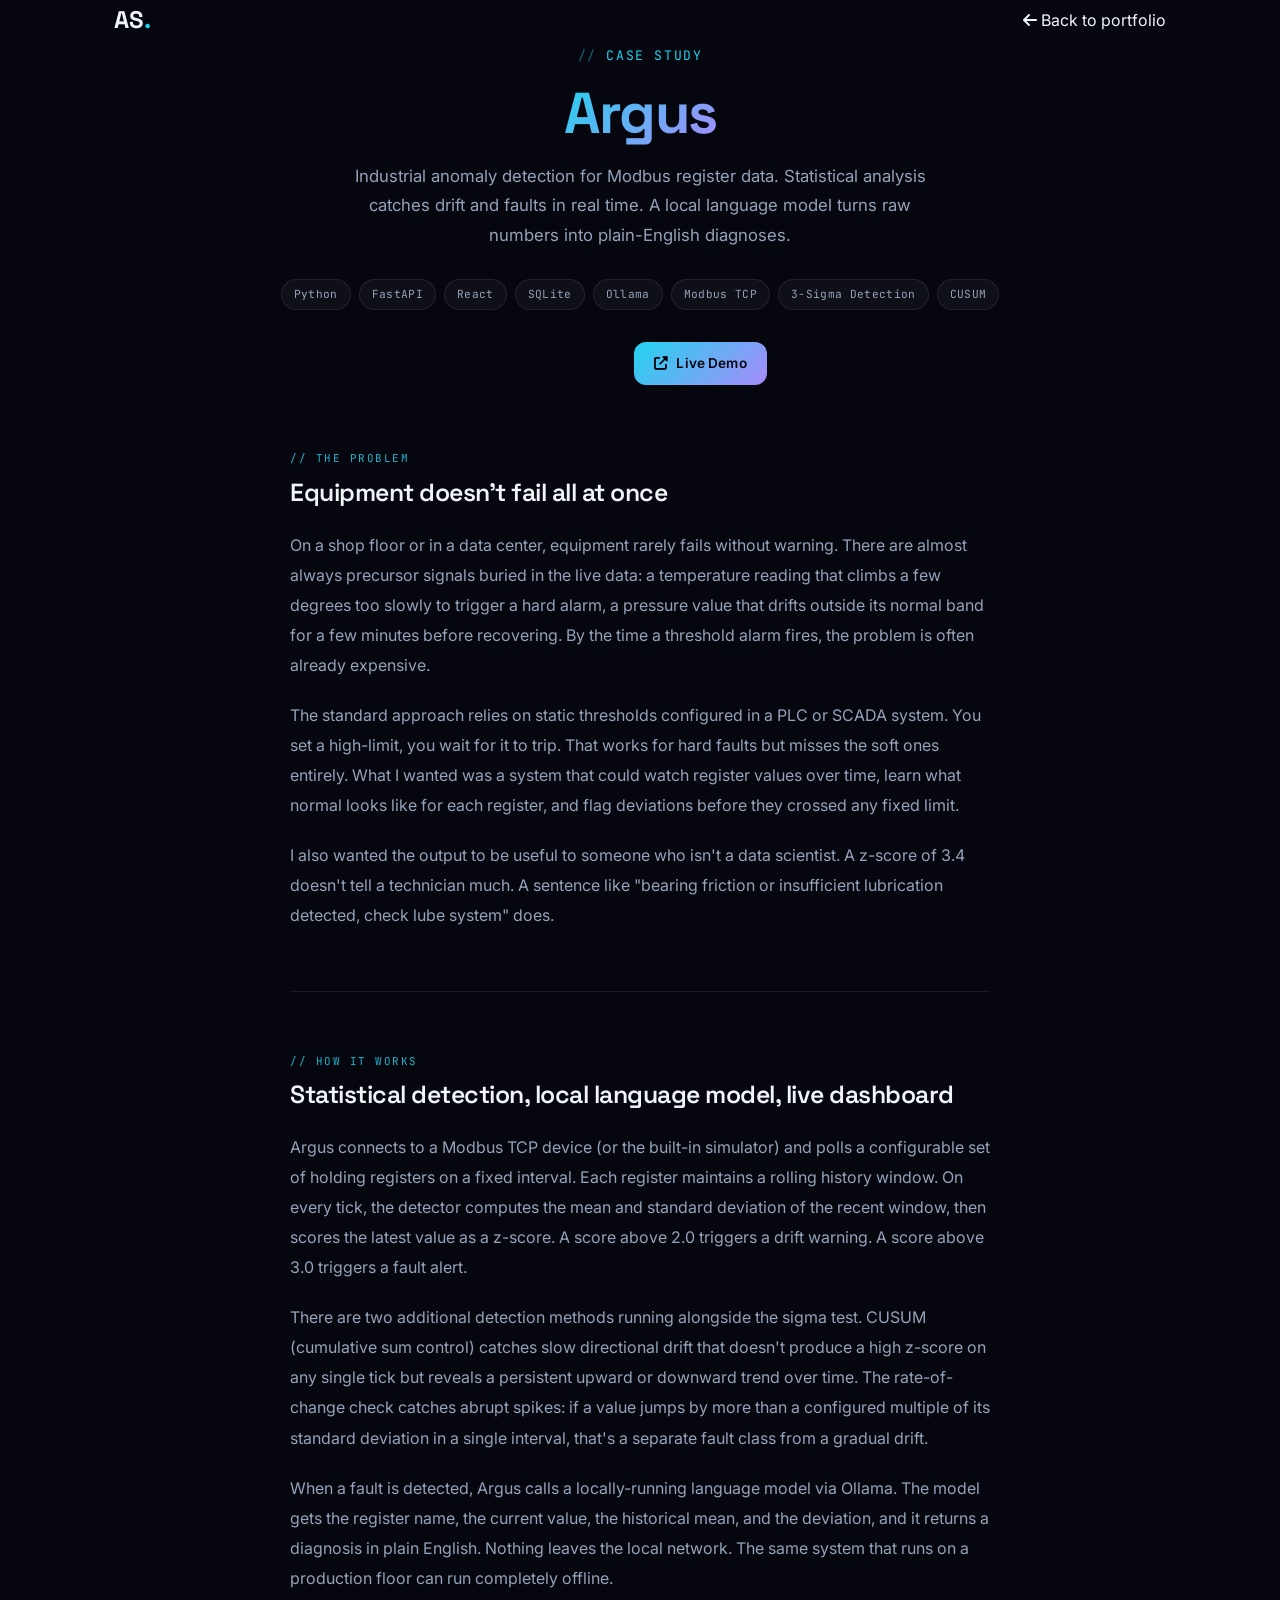
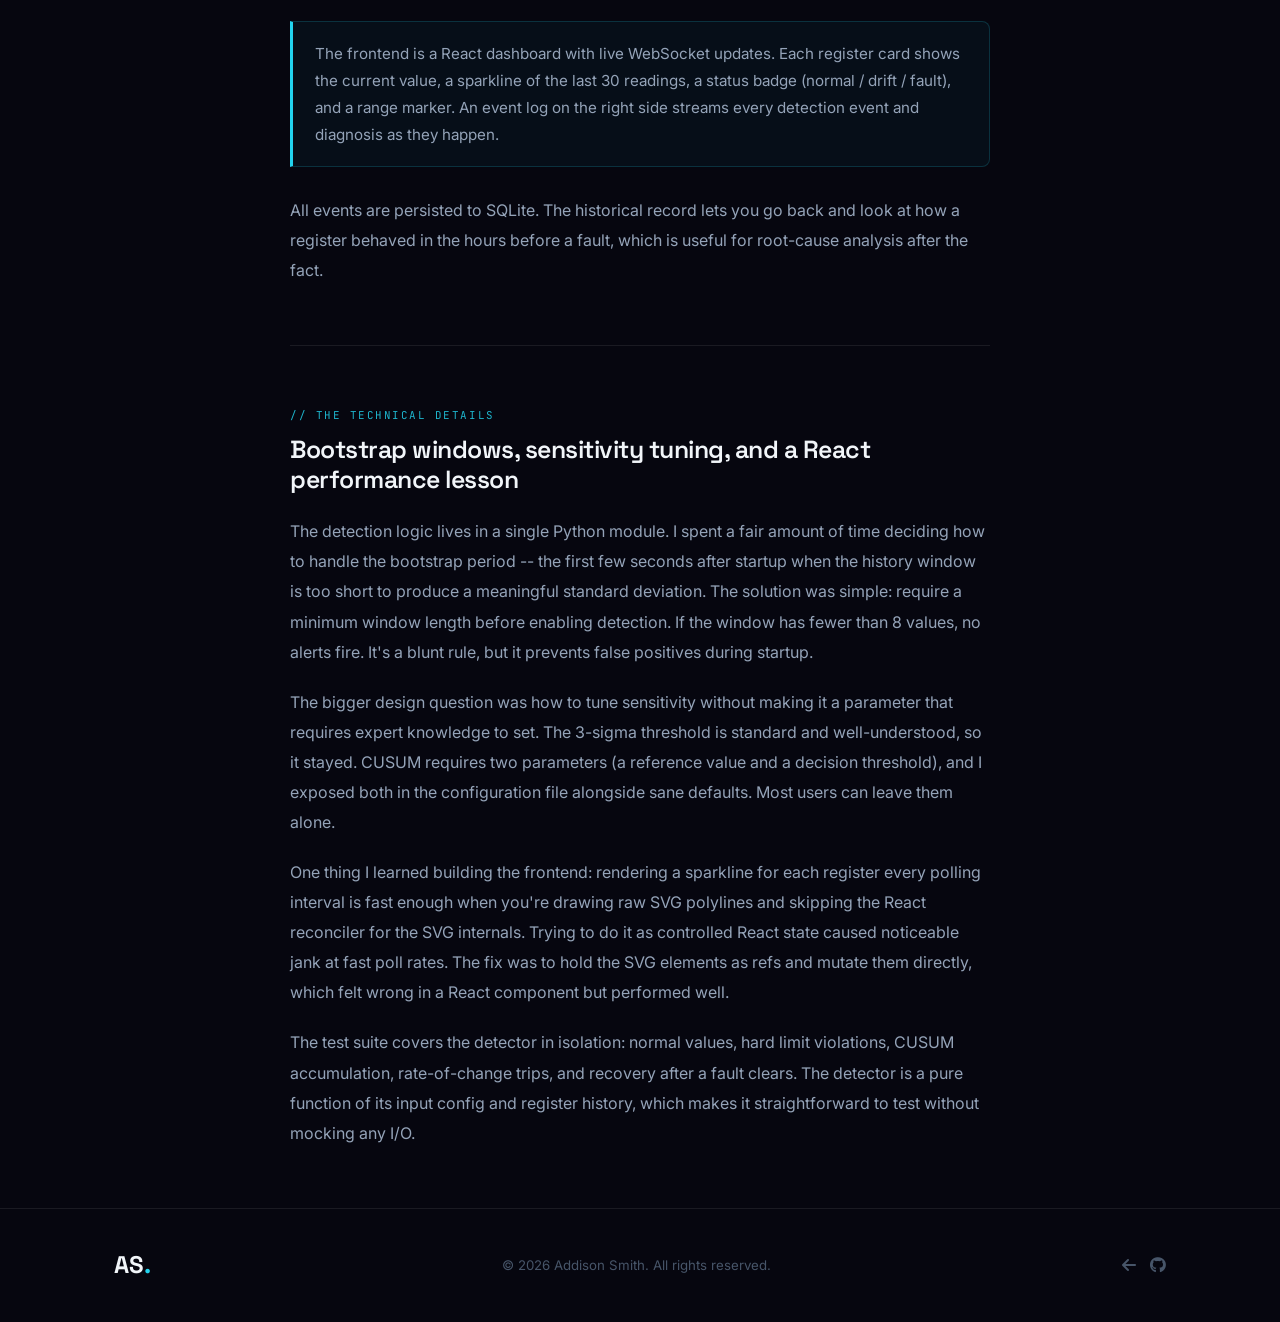
==== commit f8f188e7: "Improve case study content across all eight projects Tighten section headings, fix inaccurate techni" ====
--- a/case-studies/argus.html
+++ b/case-studies/argus.html
@@ -148,7 +148,7 @@
 
                 <section class="cs-section">
                     <span class="cs-section-eyebrow">// the technical details</span>
-                    <h2 class="cs-section-heading">The parts that took the most thought</h2>
+                    <h2 class="cs-section-heading">Bootstrap windows, sensitivity tuning, and a React performance lesson</h2>
                     <div class="cs-prose">
                         <p>
                             The detection logic lives in a single Python module. I spent a fair amount of time
--- a/styles.css
+++ b/styles.css
@@ -191,6 +191,26 @@
     font-size: 0.85rem;
 }
 
+.btn-ghost {
+    display: inline-flex;
+    align-items: center;
+    gap: 6px;
+    font-family: var(--ff-mono);
+    font-size: 0.75rem;
+    color: var(--text-2);
+    border: 1px solid var(--border);
+    padding: 6px 14px;
+    border-radius: 100px;
+    letter-spacing: 0.02em;
+    white-space: nowrap;
+    transition: var(--t);
+}
+
+.btn-ghost:hover {
+    color: var(--cyan);
+    border-color: rgba(34, 211, 238, 0.3);
+}
+
 .btn-full {
     width: 100%;
     justify-content: center;
@@ -375,30 +395,6 @@
     margin: 0 auto;
 }
 
-.hero-badge {
-    display: inline-flex;
-    align-items: center;
-    gap: 9px;
-    padding: 6px 18px;
-    border-radius: 100px;
-    border: 1px solid rgba(34, 211, 238, 0.3);
-    background: rgba(34, 211, 238, 0.07);
-    font-size: 0.8rem;
-    font-weight: 500;
-    font-family: var(--ff-mono);
-    color: var(--cyan);
-    margin-bottom: 28px;
-    letter-spacing: 0.03em;
-}
-
-.badge-dot {
-    width: 7px;
-    height: 7px;
-    border-radius: 50%;
-    background: var(--cyan);
-    animation: pulseDot 2.2s ease-in-out infinite;
-    flex-shrink: 0;
-}
 
 @keyframes pulseDot {
     0%, 100% { opacity: 1;   transform: scale(1); }
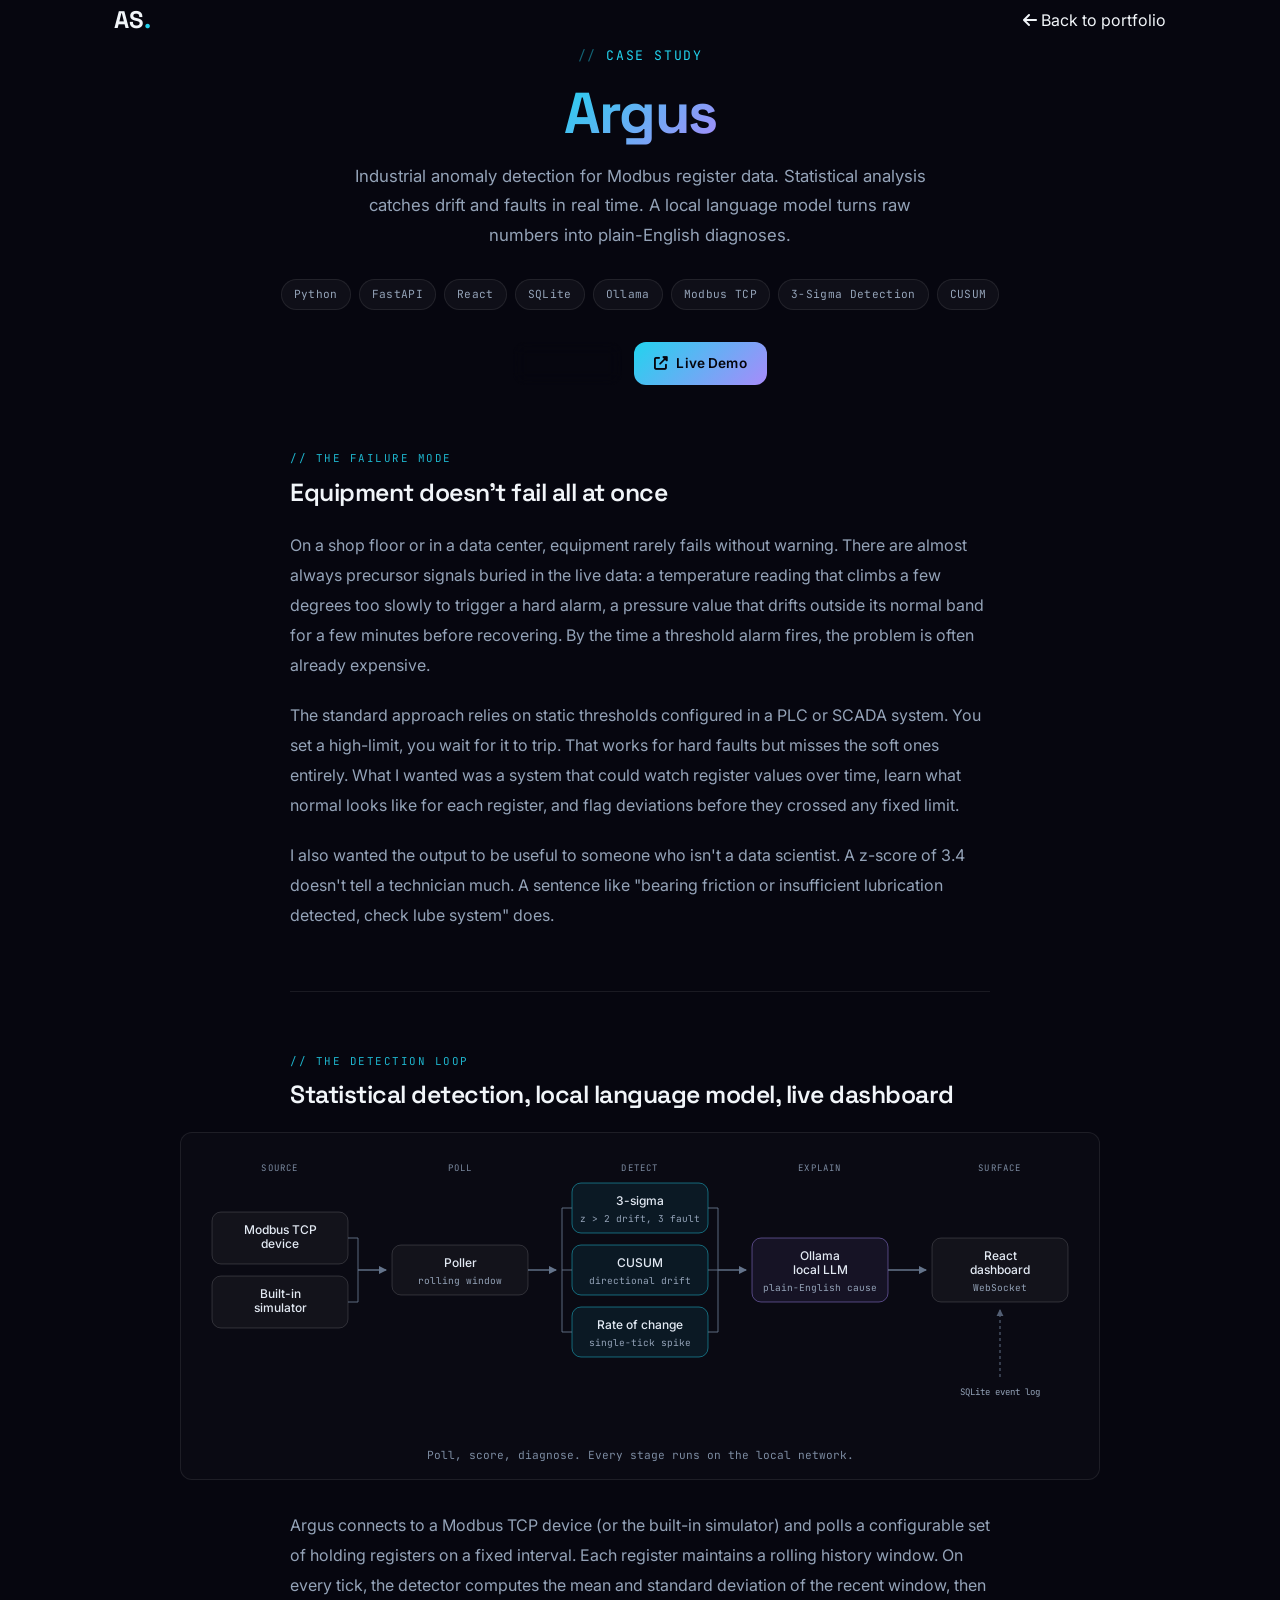
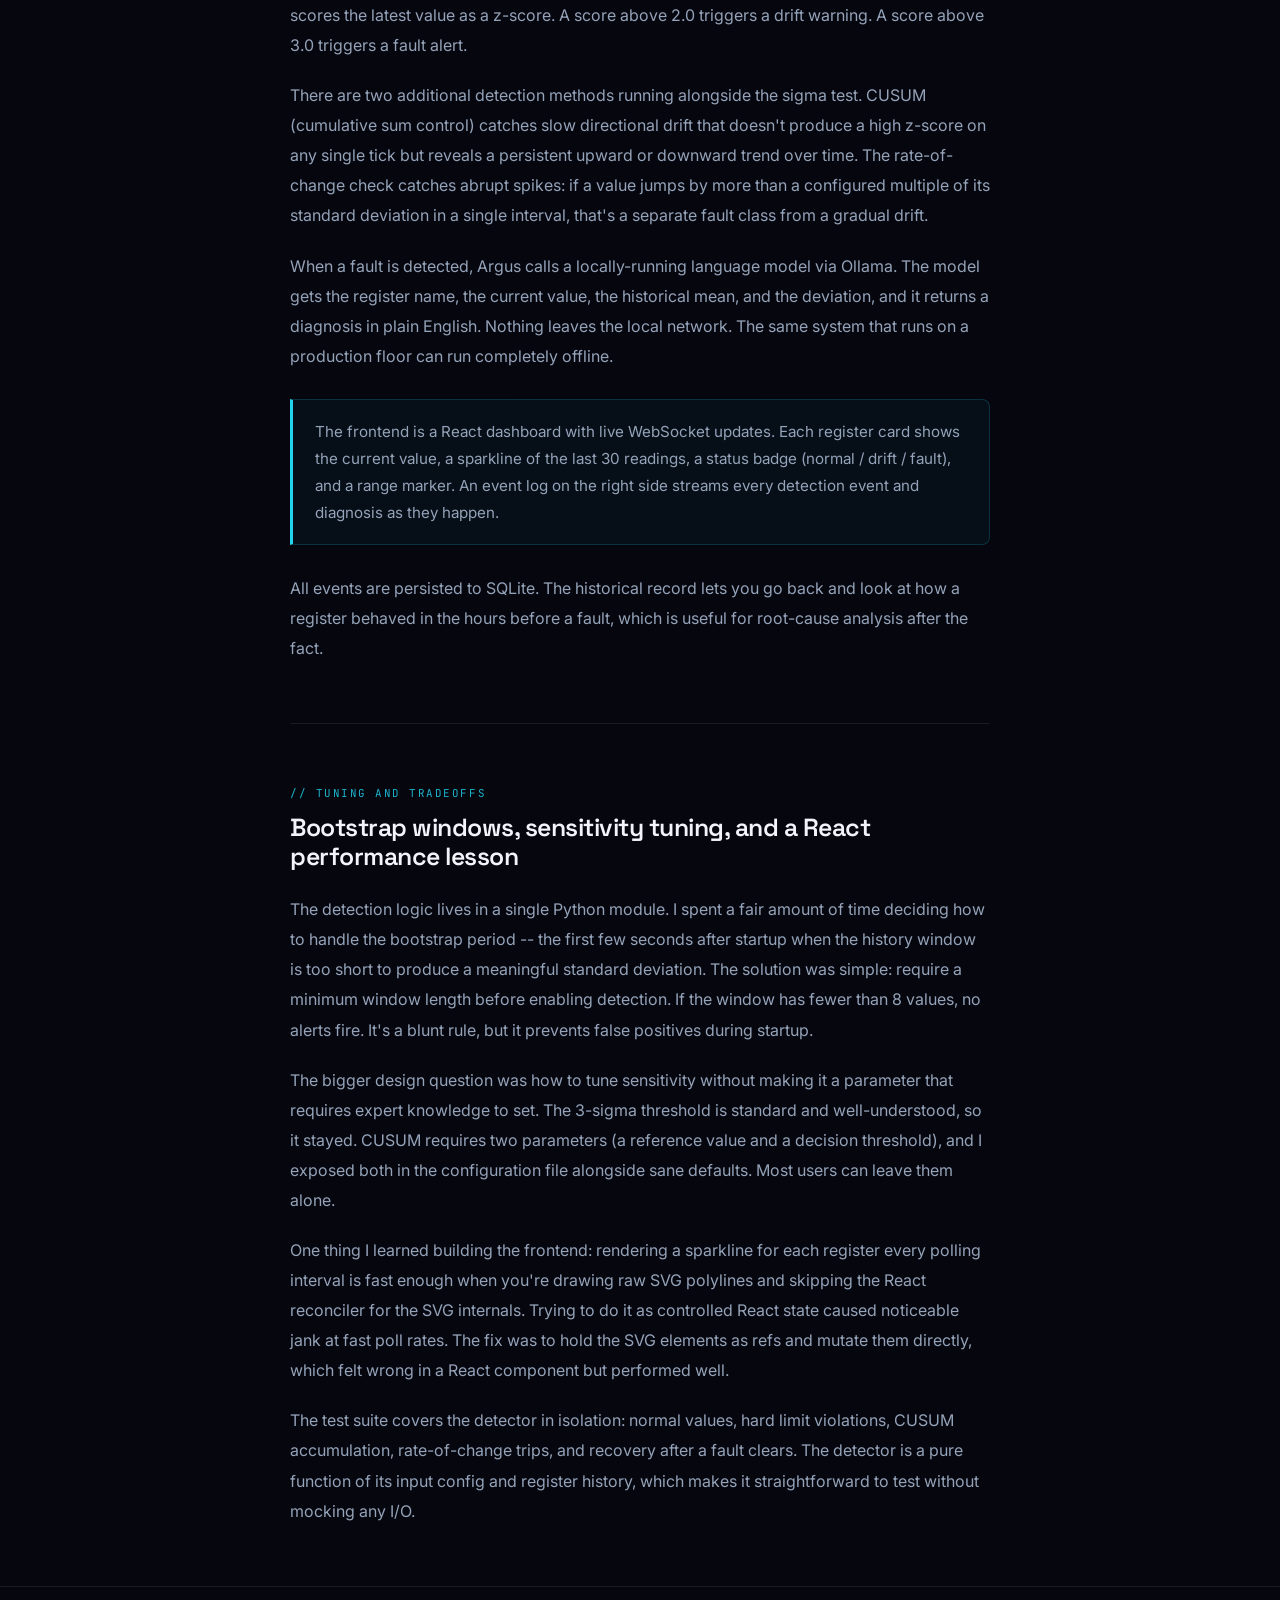
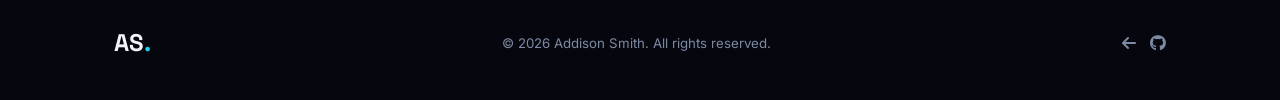
==== commit 8c88874e: "Add architecture diagrams and per-project headings to case studies Every case study was unbroken pro" ====
--- a/case-studies/argus.html
+++ b/case-studies/argus.html
@@ -5,6 +5,7 @@
     <meta name="viewport" content="width=device-width, initial-scale=1.0">
     <meta name="description" content="Argus case study -- industrial Modbus anomaly detection with statistical analysis and local LLM diagnosis.">
     <meta name="author" content="Addison Smith">
+    <link rel="canonical" href="https://addisontech.github.io/case-studies/argus.html">
 
     <title>Argus | Case Study</title>
 
@@ -78,7 +79,7 @@
             <article class="cs-article">
 
                 <section class="cs-section">
-                    <span class="cs-section-eyebrow">// the problem</span>
+                    <span class="cs-section-eyebrow">// the failure mode</span>
                     <h2 class="cs-section-heading">Equipment doesn't fail all at once</h2>
                     <div class="cs-prose">
                         <p>
@@ -106,9 +107,65 @@
                 <hr class="cs-divider">
 
                 <section class="cs-section">
-                    <span class="cs-section-eyebrow">// how it works</span>
+                    <span class="cs-section-eyebrow">// the detection loop</span>
                     <h2 class="cs-section-heading">Statistical detection, local language model, live dashboard</h2>
                     <div class="cs-prose">
+                        <figure class="cs-figure">
+                            <svg viewBox="0 0 884 280" role="img" aria-labelledby="csDiagTitle csDiagDesc" style="max-width:884px;margin:0 auto" xmlns="http://www.w3.org/2000/svg">
+                            <title id="csDiagTitle">Argus detection pipeline</title>
+                            <desc id="csDiagDesc">Modbus registers are polled on an interval, scored by three statistical detectors, and any fault is sent to a local language model before reaching the dashboard.</desc>
+                            <defs><marker id="csArrow" viewBox="0 0 8 8" refX="7" refY="4" markerWidth="6" markerHeight="6" orient="auto"><path d="M0 0 L8 4 L0 8 z" fill="#64748b"/></marker></defs>
+                            <rect x="14" y="59" width="136" height="52" rx="9" fill="rgba(255,255,255,0.035)" stroke="rgba(255,255,255,0.14)"/>
+                            <text x="82" y="81" text-anchor="middle" font-size="12" fill="#e2e9f3" font-family="Inter, system-ui, sans-serif" font-weight="500">Modbus TCP</text>
+                            <text x="82" y="95" text-anchor="middle" font-size="12" fill="#e2e9f3" font-family="Inter, system-ui, sans-serif" font-weight="500">device</text>
+                            <rect x="14" y="123" width="136" height="52" rx="9" fill="rgba(255,255,255,0.035)" stroke="rgba(255,255,255,0.14)"/>
+                            <text x="82" y="145" text-anchor="middle" font-size="12" fill="#e2e9f3" font-family="Inter, system-ui, sans-serif" font-weight="500">Built-in</text>
+                            <text x="82" y="159" text-anchor="middle" font-size="12" fill="#e2e9f3" font-family="Inter, system-ui, sans-serif" font-weight="500">simulator</text>
+                            <text x="82" y="18" text-anchor="middle" font-size="9" fill="#7c8ba1" font-family="JetBrains Mono, ui-monospace, monospace" letter-spacing="1.2">SOURCE</text>
+                            <rect x="194" y="92" width="136" height="50" rx="9" fill="rgba(255,255,255,0.035)" stroke="rgba(255,255,255,0.14)"/>
+                            <text x="262" y="114" text-anchor="middle" font-size="12" fill="#e2e9f3" font-family="Inter, system-ui, sans-serif" font-weight="500">Poller</text>
+                            <text x="262" y="131" text-anchor="middle" font-size="9.5" fill="#94a3b8" font-family="JetBrains Mono, ui-monospace, monospace">rolling window</text>
+                            <text x="262" y="18" text-anchor="middle" font-size="9" fill="#7c8ba1" font-family="JetBrains Mono, ui-monospace, monospace" letter-spacing="1.2">POLL</text>
+                            <rect x="374" y="30" width="136" height="50" rx="9" fill="rgba(34,211,238,0.075)" stroke="rgba(34,211,238,0.45)"/>
+                            <text x="442" y="52" text-anchor="middle" font-size="12" fill="#e2e9f3" font-family="Inter, system-ui, sans-serif" font-weight="500">3-sigma</text>
+                            <text x="442" y="69" text-anchor="middle" font-size="9.5" fill="#94a3b8" font-family="JetBrains Mono, ui-monospace, monospace">z &gt; 2 drift, 3 fault</text>
+                            <rect x="374" y="92" width="136" height="50" rx="9" fill="rgba(34,211,238,0.075)" stroke="rgba(34,211,238,0.45)"/>
+                            <text x="442" y="114" text-anchor="middle" font-size="12" fill="#e2e9f3" font-family="Inter, system-ui, sans-serif" font-weight="500">CUSUM</text>
+                            <text x="442" y="131" text-anchor="middle" font-size="9.5" fill="#94a3b8" font-family="JetBrains Mono, ui-monospace, monospace">directional drift</text>
+                            <rect x="374" y="154" width="136" height="50" rx="9" fill="rgba(34,211,238,0.075)" stroke="rgba(34,211,238,0.45)"/>
+                            <text x="442" y="176" text-anchor="middle" font-size="12" fill="#e2e9f3" font-family="Inter, system-ui, sans-serif" font-weight="500">Rate of change</text>
+                            <text x="442" y="193" text-anchor="middle" font-size="9.5" fill="#94a3b8" font-family="JetBrains Mono, ui-monospace, monospace">single-tick spike</text>
+                            <text x="442" y="18" text-anchor="middle" font-size="9" fill="#7c8ba1" font-family="JetBrains Mono, ui-monospace, monospace" letter-spacing="1.2">DETECT</text>
+                            <rect x="554" y="85" width="136" height="64" rx="9" fill="rgba(167,139,250,0.075)" stroke="rgba(167,139,250,0.45)"/>
+                            <text x="622" y="107" text-anchor="middle" font-size="12" fill="#e2e9f3" font-family="Inter, system-ui, sans-serif" font-weight="500">Ollama</text>
+                            <text x="622" y="121" text-anchor="middle" font-size="12" fill="#e2e9f3" font-family="Inter, system-ui, sans-serif" font-weight="500">local LLM</text>
+                            <text x="622" y="138" text-anchor="middle" font-size="9.5" fill="#94a3b8" font-family="JetBrains Mono, ui-monospace, monospace">plain-English cause</text>
+                            <text x="622" y="18" text-anchor="middle" font-size="9" fill="#7c8ba1" font-family="JetBrains Mono, ui-monospace, monospace" letter-spacing="1.2">EXPLAIN</text>
+                            <rect x="734" y="85" width="136" height="64" rx="9" fill="rgba(255,255,255,0.035)" stroke="rgba(255,255,255,0.14)"/>
+                            <text x="802" y="107" text-anchor="middle" font-size="12" fill="#e2e9f3" font-family="Inter, system-ui, sans-serif" font-weight="500">React</text>
+                            <text x="802" y="121" text-anchor="middle" font-size="12" fill="#e2e9f3" font-family="Inter, system-ui, sans-serif" font-weight="500">dashboard</text>
+                            <text x="802" y="138" text-anchor="middle" font-size="9.5" fill="#94a3b8" font-family="JetBrains Mono, ui-monospace, monospace">WebSocket</text>
+                            <text x="802" y="18" text-anchor="middle" font-size="9" fill="#7c8ba1" font-family="JetBrains Mono, ui-monospace, monospace" letter-spacing="1.2">SURFACE</text>
+                            <path d="M160 85 L160 149" stroke="#64748b" stroke-width="1.2" fill="none" opacity="0.75"/>
+                            <path d="M150 85 L160 85" stroke="#64748b" stroke-width="1.2" fill="none" opacity="0.75"/>
+                            <path d="M150 149 L160 149" stroke="#64748b" stroke-width="1.2" fill="none" opacity="0.75"/>
+                            <path d="M160 117 L188 117" stroke="#64748b" stroke-width="1.4" fill="none" marker-end="url(#csArrow)"/>
+                            <path d="M364 55 L364 179" stroke="#64748b" stroke-width="1.2" fill="none" opacity="0.75"/>
+                            <path d="M374 55 L364 55" stroke="#64748b" stroke-width="1.2" fill="none" opacity="0.75"/>
+                            <path d="M374 117 L364 117" stroke="#64748b" stroke-width="1.2" fill="none" opacity="0.75"/>
+                            <path d="M374 179 L364 179" stroke="#64748b" stroke-width="1.2" fill="none" opacity="0.75"/>
+                            <path d="M330 117 L358 117" stroke="#64748b" stroke-width="1.4" fill="none" marker-end="url(#csArrow)"/>
+                            <path d="M520 55 L520 179" stroke="#64748b" stroke-width="1.2" fill="none" opacity="0.75"/>
+                            <path d="M510 55 L520 55" stroke="#64748b" stroke-width="1.2" fill="none" opacity="0.75"/>
+                            <path d="M510 117 L520 117" stroke="#64748b" stroke-width="1.2" fill="none" opacity="0.75"/>
+                            <path d="M510 179 L520 179" stroke="#64748b" stroke-width="1.2" fill="none" opacity="0.75"/>
+                            <path d="M520 117 L548 117" stroke="#64748b" stroke-width="1.4" fill="none" marker-end="url(#csArrow)"/>
+                            <path d="M690 117 L728 117" stroke="#64748b" stroke-width="1.4" fill="none" marker-end="url(#csArrow)"/>
+                            <text x="802" y="242" text-anchor="middle" font-size="9" fill="#94a3b8" font-family="JetBrains Mono, ui-monospace, monospace">SQLite event log</text>
+                            <path d="M802 224 L802 157" stroke="#64748b" stroke-width="1.2" stroke-dasharray="3 3" fill="none" marker-end="url(#csArrow)" opacity="0.8"/>
+                            </svg>
+                            <figcaption>Poll, score, diagnose. Every stage runs on the local network.</figcaption>
+                        </figure>
                         <p>
                             Argus connects to a Modbus TCP device (or the built-in simulator) and polls a
                             configurable set of holding registers on a fixed interval. Each register maintains a
@@ -147,7 +204,7 @@
                 <hr class="cs-divider">
 
                 <section class="cs-section">
-                    <span class="cs-section-eyebrow">// the technical details</span>
+                    <span class="cs-section-eyebrow">// tuning and tradeoffs</span>
                     <h2 class="cs-section-heading">Bootstrap windows, sensitivity tuning, and a React performance lesson</h2>
                     <div class="cs-prose">
                         <p>
--- a/styles.css
+++ b/styles.css
@@ -15,7 +15,7 @@
 
     --text-0:      #f1f5f9;
     --text-1:      #94a3b8;
-    --text-2:      #475569;
+    --text-2:      #7c8ba1;
 
     --border:      rgba(255, 255, 255, 0.08);
     --border-a:    rgba(34, 211, 238, 0.25);
@@ -1621,27 +1621,6 @@
     color: var(--text-2);
     white-space: nowrap;
     flex-shrink: 0;
-}
-
-.skill-bar-track {
-    width: 100%;
-    height: 6px;
-    background: rgba(255, 255, 255, 0.10);
-    border-radius: 100px;
-    overflow: hidden;
-    position: relative;
-}
-
-.skill-bar-fill {
-    position: absolute;
-    left: 0;
-    top: 0;
-    height: 100%;
-    width: 0;
-    border-radius: 100px;
-    background: linear-gradient(90deg, var(--cyan) 0%, var(--violet) 100%);
-    transition: width 1.1s cubic-bezier(0.22, 1, 0.36, 1);
-    box-shadow: 0 0 8px rgba(34, 211, 238, 0.35);
 }
 
 /* ============================================================
--- a/case-studies/styles.css
+++ b/case-studies/styles.css
@@ -109,6 +109,35 @@
     line-height: 1.78;
 }
 
+.cs-figure {
+    /* break out of the 700px prose column so the diagram renders at native scale */
+    width: min(920px, calc(100vw - 48px));
+    margin: 4px auto 30px;
+    position: relative;
+    left: 50%;
+    transform: translateX(-50%);
+    padding: 20px 16px 14px;
+    background: rgba(255,255,255,0.02);
+    border: 1px solid var(--border);
+    border-radius: var(--r-md);
+}
+
+.cs-figure svg {
+    width: 100%;
+    height: auto;
+    display: block;
+    overflow: visible;
+}
+
+.cs-figure figcaption {
+    font-family: var(--ff-mono);
+    font-size: 0.7rem;
+    line-height: 1.6;
+    color: var(--text-2);
+    text-align: center;
+    margin-top: 14px;
+}
+
 .cs-divider {
     border: none;
     border-top: 1px solid var(--border);
@@ -122,5 +151,7 @@
     .cs-title { font-size: 2rem; }
     .cs-tagline { font-size: 0.95rem; }
     .cs-section-heading { font-size: 1.3rem; }
+    .cs-figure { padding: 14px 10px 10px; overflow-x: auto; }
+    .cs-figure svg { min-width: 620px; }
     .demo-main { padding: 32px 0 56px; }
 }
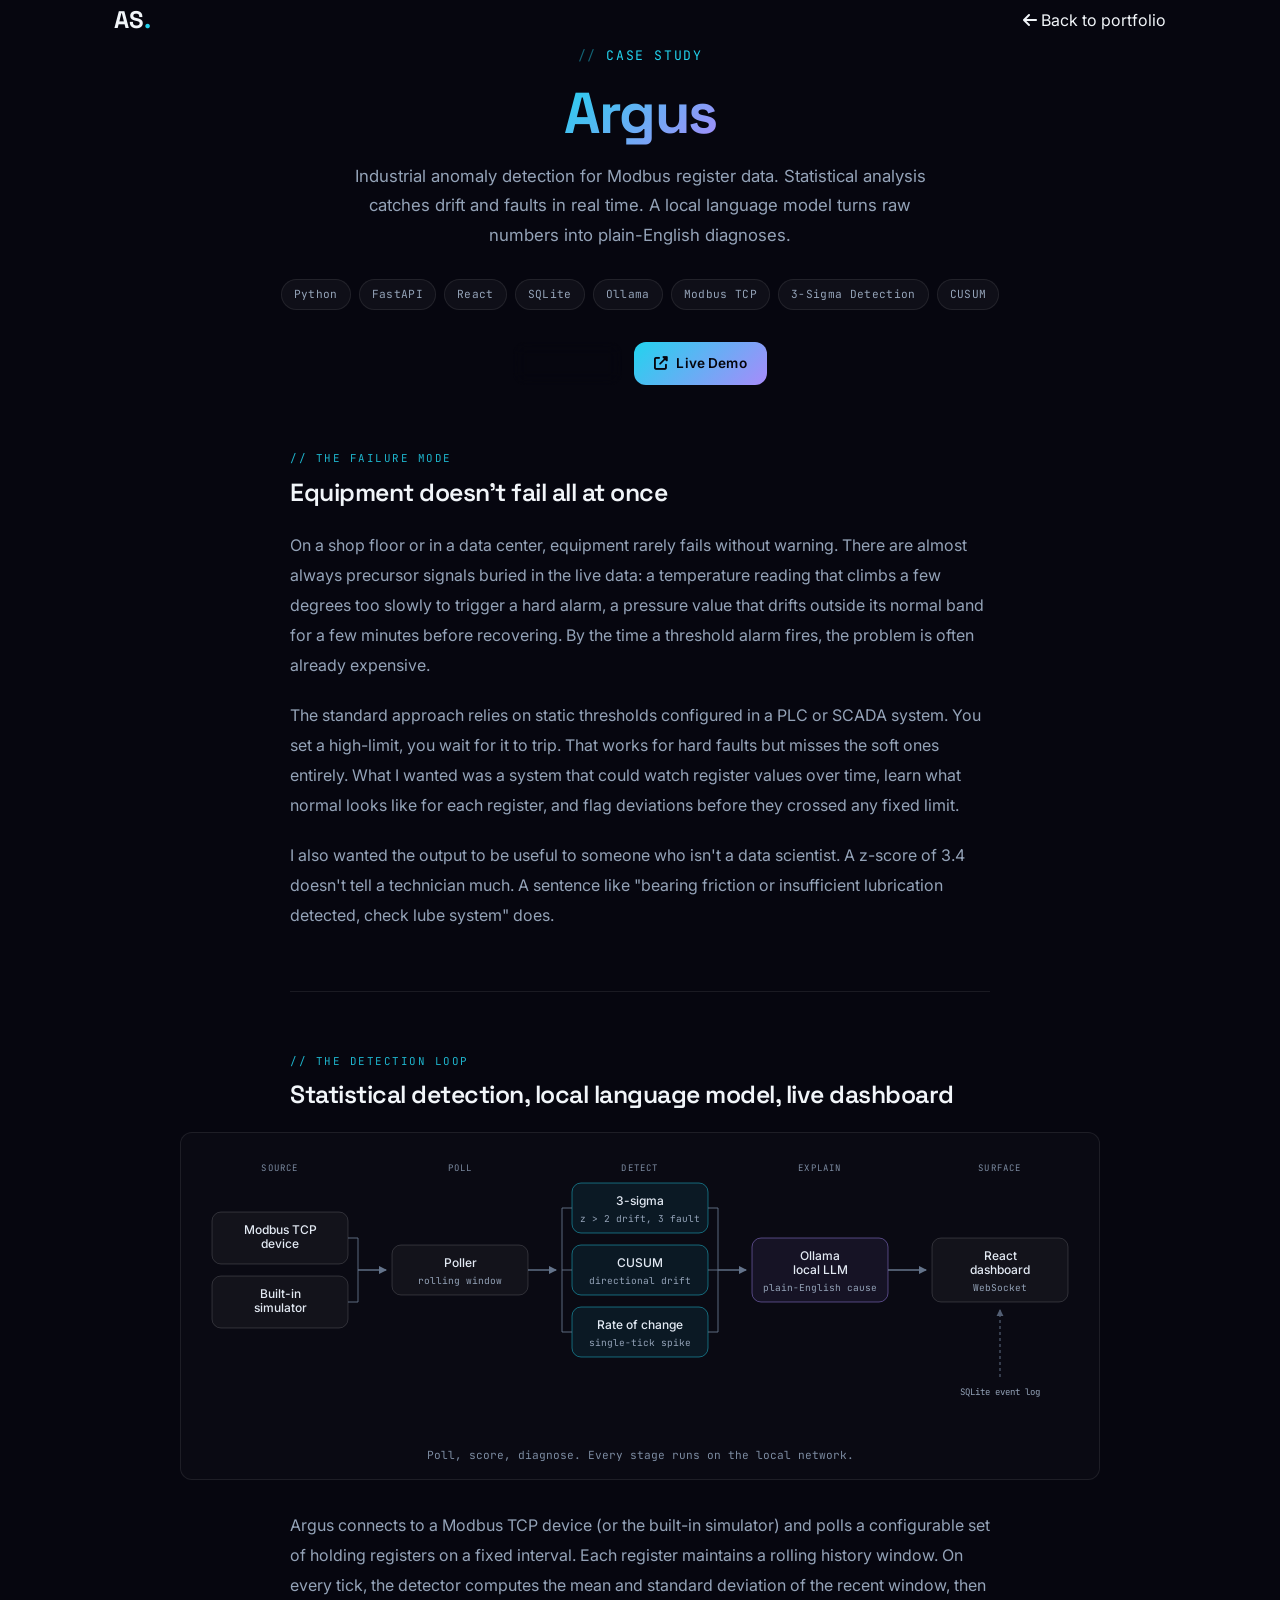
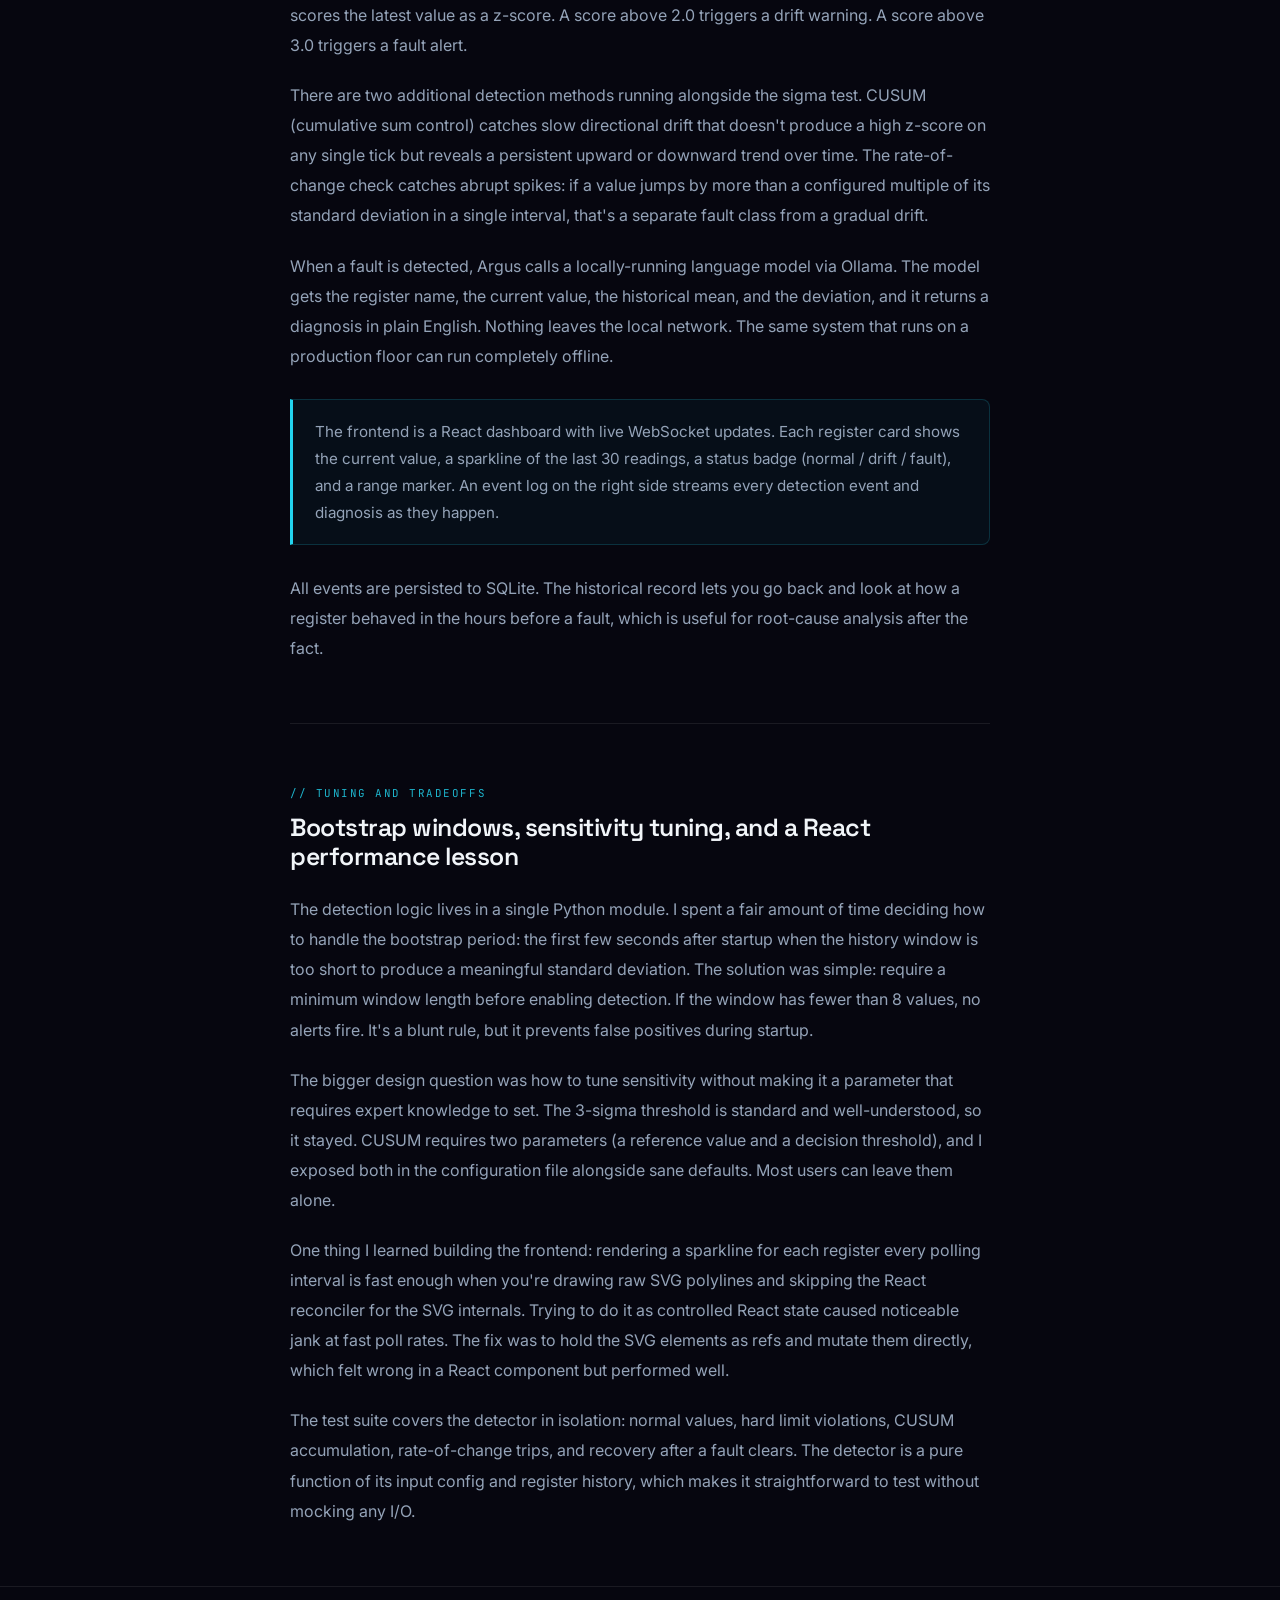
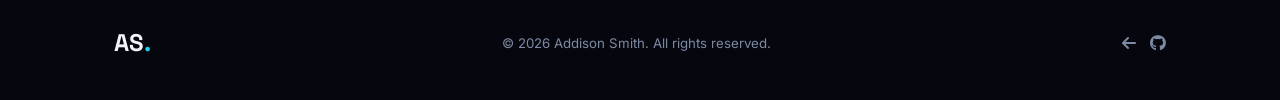
==== commit 421d1c80: "Replace em dashes in case study and demo text" ====
--- a/case-studies/argus.html
+++ b/case-studies/argus.html
@@ -3,7 +3,7 @@
 <head>
     <meta charset="UTF-8">
     <meta name="viewport" content="width=device-width, initial-scale=1.0">
-    <meta name="description" content="Argus case study -- industrial Modbus anomaly detection with statistical analysis and local LLM diagnosis.">
+    <meta name="description" content="Argus case study: industrial Modbus anomaly detection with statistical analysis and local LLM diagnosis.">
     <meta name="author" content="Addison Smith">
     <link rel="canonical" href="https://addisontech.github.io/case-studies/argus.html">
 
@@ -209,7 +209,7 @@
                     <div class="cs-prose">
                         <p>
                             The detection logic lives in a single Python module. I spent a fair amount of time
-                            deciding how to handle the bootstrap period -- the first few seconds after startup when
+                            deciding how to handle the bootstrap period: the first few seconds after startup when
                             the history window is too short to produce a meaningful standard deviation. The solution
                             was simple: require a minimum window length before enabling detection. If the window
                             has fewer than 8 values, no alerts fire. It's a blunt rule, but it prevents false
